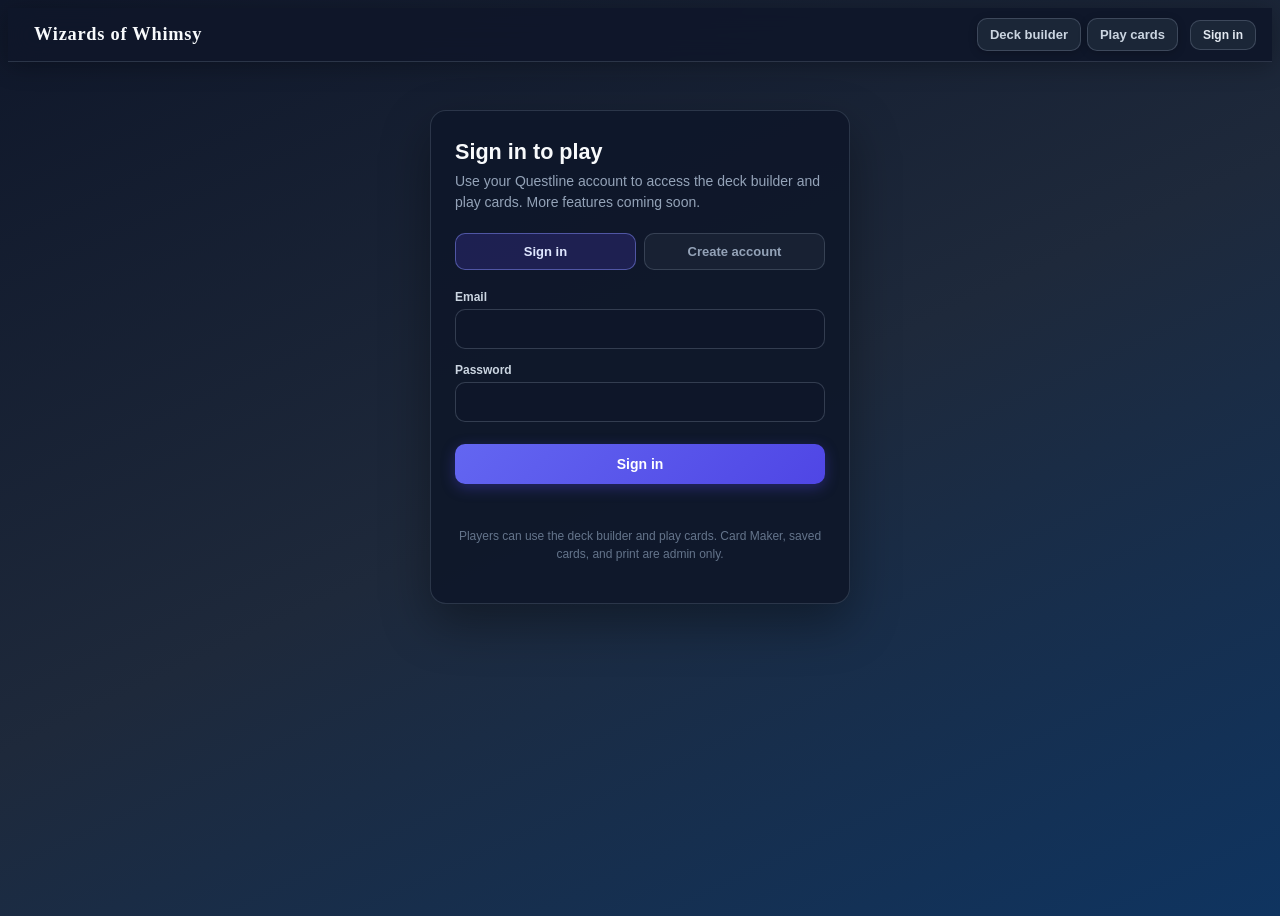
==== account.html @ 95d2a187 "Wizards of Whimsy 0.1" ====
<!DOCTYPE html>
<html lang="en">
<head>
    <meta charset="UTF-8">
    <meta name="viewport" content="width=device-width, initial-scale=1.0, viewport-fit=cover">
    <title>My account – Wizards of Whimsy</title>
    <link rel="preconnect" href="https://fonts.googleapis.com">
    <link rel="preconnect" href="https://fonts.gstatic.com" crossorigin>
    <link href="https://fonts.googleapis.com/css2?family=Cinzel:wght@500;600&display=swap" rel="stylesheet">
    <link rel="stylesheet" href="css/cardmaker-nav.css">
    <link rel="stylesheet" href="wow/wow-auth.css">
    <link rel="stylesheet" href="css/cardmaker-buttons.css">
    <link rel="stylesheet" href="css/wow-card-stack.css">
    <script src="wow/wow-auth-config.js"></script>
    <script src="wow/wow-card-catalog.js"></script>
    <script src="wow/wow-pack-open.js"></script>
    <script src="js/wow-pack-reveal.js"></script>
    <script src="wow/wow-auth.js"></script>
    <script>WowAuth.gatePage();</script>
    <script src="js/cardmaker-nav.js" defer></script>
</head>
<body class="wow-account-page">
    <div class="wow-account-wrap">
        <div class="wow-account-header">
            <div>
                <h1 id="wowAccountName">My account</h1>
                <p class="wow-account-email" id="wowAccountEmail"></p>
            </div>
            <div class="wow-account-actions">
                <button type="button" class="wow-account-btn wow-account-btn--danger" id="wowAdminResetCards" hidden title="Admin only: remove all owned cards from inventory">Reset all cards</button>
                <button type="button" class="wow-account-btn" id="wowAccountRefresh">Refresh</button>
            </div>
        </div>

        <div class="wow-account-stats">
            <div class="wow-account-stat">
                <span class="wow-account-stat-label">QuestCoins</span>
                <span class="wow-account-stat-value" id="wowAccountCoins">—</span>
            </div>
            <div class="wow-account-stat">
                <span class="wow-account-stat-label">Cards owned</span>
                <span class="wow-account-stat-value wow-account-stat-value--count" id="wowAccountCardCount">—</span>
            </div>
            <div class="wow-account-stat">
                <span class="wow-account-stat-label">In catalog</span>
                <span class="wow-account-stat-value" id="wowAccountCatalogTotal">—</span>
            </div>
            <div class="wow-account-stat">
                <span class="wow-account-stat-label">My items</span>
                <span class="wow-account-stat-value wow-account-stat-value--items" id="wowAccountItemCount">—</span>
            </div>
        </div>

        <section class="wow-account-section" aria-labelledby="wowAccountCollectionHeading">
            <h2 id="wowAccountCollectionHeading">Collection</h2>

            <div class="wow-account-tabs" role="tablist" aria-label="Collection type">
                <button type="button" class="wow-account-tab is-active" id="wowTabCards" role="tab" aria-selected="true" aria-controls="wowPanelCards">Card catalog</button>
                <button type="button" class="wow-account-tab" id="wowTabItems" role="tab" aria-selected="false" aria-controls="wowPanelItems">My items</button>
            </div>

            <p class="wow-account-status" id="wowAccountStatus" aria-live="polite">Loading your collection…</p>
            <p class="wow-account-admin-hint" id="wowAccountAdminHint" hidden>Admin: use <strong>Remove</strong> on owned cards, or <strong>Reset all cards</strong> to clear your test inventory.</p>

            <div class="wow-account-panel" id="wowPanelCards" role="tabpanel" aria-labelledby="wowTabCards">
                <div class="wow-account-grid" id="wowAccountCardsGrid" hidden></div>
                <div class="wow-account-empty" id="wowAccountCardsEmpty" hidden>
                    No cards in the site catalog yet. As admin, export saves from Google Drive to <code>catalog/wow-card-catalog.json</code>.
                </div>
            </div>

            <div class="wow-account-panel" id="wowPanelItems" role="tabpanel" aria-labelledby="wowTabItems" hidden>
                <div class="wow-account-grid wow-account-grid--items" id="wowAccountItemsGrid" hidden></div>
                <div class="wow-account-empty" id="wowAccountItemsEmpty" hidden>
                    No Questline items in your inventory yet.
                </div>
            </div>
        </section>

        <section class="wow-account-section wow-account-shop" aria-labelledby="wowAccountShopHeading">
            <h2 id="wowAccountShopHeading">Booster packs</h2>
            <p class="wow-account-shop-note">Spend QuestCoins to open packs and add cards to your collection. Pack opening requires a Questline pack API — not live yet.</p>
            <div class="wow-account-shop-grid">
                <article class="wow-account-pack is-disabled" aria-disabled="true">
                    <div class="wow-account-pack-art" aria-hidden="true">📦</div>
                    <div class="wow-account-pack-body">
                        <p class="wow-account-pack-name">Whimsy booster</p>
                        <p class="wow-account-pack-meta">10 random cards · common–rare pool</p>
                        <p class="wow-account-pack-price"><span id="wowPackPriceCoins">50</span> QuestCoins</p>
                        <button type="button" class="wow-account-pack-btn" id="wowPackOpenBtn" disabled title="Pack API coming soon">Open pack</button>
                        <button type="button" class="wow-account-pack-btn wow-account-pack-btn--test" id="wowPackTestOpenBtn" hidden title="Admin only: grant cards without spending QuestCoins">Test open pack</button>
                        <p class="wow-account-pack-soon" id="wowPackSoonNote">Coming soon</p>
                    </div>
                </article>
                <article class="wow-account-pack is-disabled" aria-disabled="true">
                    <div class="wow-account-pack-art wow-account-pack-art--premium" aria-hidden="true">✨</div>
                    <div class="wow-account-pack-body">
                        <p class="wow-account-pack-name">Legendary pack</p>
                        <p class="wow-account-pack-meta">3 cards · guaranteed rare+</p>
                        <p class="wow-account-pack-price"><span>200</span> QuestCoins</p>
                        <button type="button" class="wow-account-pack-btn" disabled title="Pack API coming soon">Open pack</button>
                        <p class="wow-account-pack-soon">Coming soon</p>
                    </div>
                </article>
            </div>
        </section>
    </div>

    <div id="wowPackRevealModal" class="wow-pack-modal" aria-hidden="true">
        <div class="wow-pack-modal-backdrop" data-wow-pack-close></div>
        <div class="wow-pack-modal-dialog" role="dialog" aria-modal="true" aria-labelledby="wowPackRevealTitle">
            <div class="wow-pack-modal-panel">
                <button type="button" class="wow-pack-modal-close" data-wow-pack-close aria-label="Close">&times;</button>
                <h2 id="wowPackRevealTitle">Pack opened</h2>
                <div class="wow-pack-reveal-peel" id="wowPackRevealPeel">
                    <p class="wow-pack-reveal-kicker" id="wowPackRevealKicker">Building to your best pull…</p>
                    <p class="wow-pack-modal-note" id="wowPackRevealNote"></p>
                    <div class="wow-pack-reveal-stage">
                        <div class="wow-peel-stack" id="wowPackRevealStack" tabindex="0" aria-label="Pack cards — swipe to reveal"></div>
                    </div>
                    <div class="wow-gallery-meta">
                        <h3 class="wow-gallery-name" id="wowPackRevealName"></h3>
                        <p class="wow-pack-reveal-new-tag" id="wowPackRevealNew" hidden>NEW</p>
                        <p class="wow-gallery-sub" id="wowPackRevealSub"></p>
                        <p class="wow-pack-reveal-best" id="wowPackRevealBest" aria-live="polite">✦ Best pull! ✦</p>
                        <p class="wow-gallery-counter">
                            <span id="wowPackRevealIndex">1</span> / <span id="wowPackRevealTotal">1</span>
                        </p>
                    </div>
                    <div class="wow-pack-progress" id="wowPackRevealProgress" role="img" aria-label="Pack progress"></div>
                    <p class="wow-pack-reveal-hint" id="wowPackRevealHint">Swipe the card away to reveal the next pull →</p>
                    <div class="wow-pack-reveal-toolbar">
                        <button type="button" class="wow-pack-sound-btn" id="wowPackSoundBtn" aria-pressed="false">Sound on</button>
                        <button type="button" class="wow-pack-reveal-all-btn" id="wowPackRevealAll" hidden>Reveal all</button>
                    </div>
                </div>
                <div class="wow-pack-summary" id="wowPackRevealSummary" hidden>
                    <h3 class="wow-pack-summary-title">Pack complete</h3>
                    <p class="wow-pack-summary-sub" id="wowPackSummarySub"></p>
                    <div class="wow-pack-summary-grid" id="wowPackSummaryGrid"></div>
                </div>
                <div class="wow-pack-modal-actions">
                    <button type="button" class="wow-account-btn wow-account-btn--ghost" id="wowPackRevealRestart">Start over</button>
                    <button type="button" class="wow-account-btn" data-wow-pack-close>Done</button>
                </div>
            </div>
        </div>
    </div>
    <script>
(function () {
    'use strict';

    var nameEl = document.getElementById('wowAccountName');
    var emailEl = document.getElementById('wowAccountEmail');
    var coinsEl = document.getElementById('wowAccountCoins');
    var cardCountEl = document.getElementById('wowAccountCardCount');
    var catalogTotalEl = document.getElementById('wowAccountCatalogTotal');
    var itemCountEl = document.getElementById('wowAccountItemCount');
    var statusEl = document.getElementById('wowAccountStatus');
    var cardsGridEl = document.getElementById('wowAccountCardsGrid');
    var itemsGridEl = document.getElementById('wowAccountItemsGrid');
    var cardsEmptyEl = document.getElementById('wowAccountCardsEmpty');
    var itemsEmptyEl = document.getElementById('wowAccountItemsEmpty');
    var refreshBtn = document.getElementById('wowAccountRefresh');
    var tabCards = document.getElementById('wowTabCards');
    var tabItems = document.getElementById('wowTabItems');
    var panelCards = document.getElementById('wowPanelCards');
    var panelItems = document.getElementById('wowPanelItems');
    var packTestOpenBtn = document.getElementById('wowPackTestOpenBtn');
    var packSoonNote = document.getElementById('wowPackSoonNote');
    var packRevealModal = document.getElementById('wowPackRevealModal');
    var packRevealNote = document.getElementById('wowPackRevealNote');
    var packRevealTitle = document.getElementById('wowPackRevealTitle');
    var packRevealKicker = document.getElementById('wowPackRevealKicker');
    var packRevealBest = document.getElementById('wowPackRevealBest');
    var packRevealRestart = document.getElementById('wowPackRevealRestart');
    var packStackController = null;
    var packFocusRelease = null;
    var packRevealCards = [];
    var packOwnedBefore = Object.create(null);
    var adminHintEl = document.getElementById('wowAccountAdminHint');
    var adminResetCardsBtn = document.getElementById('wowAdminResetCards');
    var activeTab = 'cards';
    var adminRemoveEnabled = false;
    var NEW_CARDS_KEY = 'wow_new_card_ids_v1';

    function cardInventoryId(card) {
        if (!card) return '';
        if (card.questlineItemId) return String(card.questlineItemId).trim();
        if (card.itemId) return String(card.itemId).trim();
        if (card.id) return String(card.id).trim();
        return '';
    }

    function loadNewCardIds() {
        try {
            var raw = sessionStorage.getItem(NEW_CARDS_KEY);
            var list = raw ? JSON.parse(raw) : [];
            return Array.isArray(list) ? list : [];
        } catch (e) {
            return [];
        }
    }

    function markNewCardsFromPack(stackCards) {
        var ids = (stackCards || []).filter(function (c) { return c && c.isNew; }).map(cardInventoryId).filter(Boolean);
        if (!ids.length) return;
        var set = Object.create(null);
        loadNewCardIds().forEach(function (id) { set[id] = true; });
        ids.forEach(function (id) { set[id] = true; });
        sessionStorage.setItem(NEW_CARDS_KEY, JSON.stringify(Object.keys(set)));
    }

    function isNewlyObtained(entry) {
        var id = cardInventoryId(entry);
        if (!id) return false;
        return loadNewCardIds().indexOf(id) !== -1;
    }

    function escapeHtml(s) {
        return String(s)
            .replace(/&/g, '&amp;')
            .replace(/</g, '&lt;')
            .replace(/"/g, '&quot;');
    }

    function setStatus(msg, isError) {
        statusEl.textContent = msg || '';
        statusEl.classList.toggle('is-error', !!isError);
    }

    function rarityLabel(rarity) {
        if (rarity === '' || rarity == null) return '';
        var s = String(rarity).trim();
        if (!s) return '';
        return s.charAt(0).toUpperCase() + s.slice(1).toLowerCase();
    }

    function rarityClass(rarity) {
        var label = rarityLabel(rarity);
        return label ? 'wow-account-rarity--' + label : '';
    }

    function renderGrid(gridEl, emptyEl, entries, kind) {
        if (!entries.length) {
            gridEl.hidden = true;
            gridEl.innerHTML = '';
            emptyEl.hidden = false;
            return;
        }
        emptyEl.hidden = true;
        gridEl.hidden = false;
        var placeholder = kind === 'card' ? '🃏' : '📦';
        gridEl.innerHTML = entries.map(function (entry) {
            var rarity = rarityLabel(entry.rarity);
            var rarityCls = rarityClass(entry.rarity);
            var artContent = entry.imageUrl
                ? '<img src="' + escapeHtml(entry.imageUrl) + '" alt="" loading="lazy">'
                : '<span class="wow-account-card-placeholder" aria-hidden="true">' + placeholder + '</span>';
            var newBadge = (kind === 'card' && isNewlyObtained(entry))
                ? '<span class="wow-account-card-new">NEW</span>'
                : '';
            var meta = [];
            if (rarity) meta.push('<span class="' + rarityCls.trim() + '">' + escapeHtml(rarity) + '</span>');
            if (entry.type) meta.push(escapeHtml(entry.type));
            var qty = parseInt(entry.quantity, 10) || 0;
            var qtyCls = 'wow-account-card-qty' + (qty > 0 ? ' is-owned' : ' is-unowned');
            var qtyLabel = kind === 'card'
                ? (qty > 0 ? 'Own ×' + qty : 'Not owned')
                : (qty > 1 ? '×' + qty : '');
            var cardCls = 'wow-account-card' + (kind === 'card' && !entry.owned ? ' wow-account-card--unowned' : '');
            var invId = entry.questlineItemId
                ? String(entry.questlineItemId).trim()
                : (entry.owned && entry.itemId ? String(entry.itemId).trim() : '');
            if (!invId && kind === 'item' && entry.itemId) {
                invId = String(entry.itemId).trim();
            }
            var itemQty = kind === 'item' ? (parseInt(entry.quantity, 10) || 1) : qty;
            var adminActions = '';
            if (adminRemoveEnabled && qty > 0 && invId && kind === 'card') {
                adminActions =
                    '<div class="wow-account-card-admin">' +
                        '<button type="button" class="wow-account-remove-btn" data-remove-id="' + escapeHtml(invId) + '" data-remove-qty="1" data-remove-name="' + escapeHtml(entry.name) + '">Remove 1</button>' +
                        (qty > 1
                            ? '<button type="button" class="wow-account-remove-btn wow-account-remove-btn--all" data-remove-id="' + escapeHtml(invId) + '" data-remove-qty="' + qty + '" data-remove-name="' + escapeHtml(entry.name) + '">Remove all</button>'
                            : '') +
                    '</div>';
            } else if (adminRemoveEnabled && kind === 'item' && invId && itemQty > 0) {
                adminActions =
                    '<div class="wow-account-card-admin">' +
                        '<button type="button" class="wow-account-remove-btn" data-remove-id="' + escapeHtml(invId) + '" data-remove-qty="1" data-remove-name="' + escapeHtml(entry.name) + '">Remove 1</button>' +
                        (itemQty > 1
                            ? '<button type="button" class="wow-account-remove-btn wow-account-remove-btn--all" data-remove-id="' + escapeHtml(invId) + '" data-remove-qty="' + itemQty + '" data-remove-name="' + escapeHtml(entry.name) + '">Remove all</button>'
                            : '') +
                    '</div>';
            }
            return (
                '<article class="' + cardCls + '">' +
                    '<div class="wow-account-card-art">' + artContent + newBadge + '</div>' +
                    '<div class="wow-account-card-body">' +
                        '<p class="wow-account-card-name">' + escapeHtml(entry.name) + '</p>' +
                        (meta.length ? '<p class="wow-account-card-meta">' + meta.join(' · ') + '</p>' : '') +
                        (kind === 'card' || qty > 1
                            ? '<span class="' + qtyCls + '">' + escapeHtml(qtyLabel) + '</span>'
                            : '') +
                        adminActions +
                    '</div>' +
                '</article>'
            );
        }).join('');
    }

    function showTab(tab) {
        activeTab = tab;
        var cardsActive = tab === 'cards';
        tabCards.classList.toggle('is-active', cardsActive);
        tabItems.classList.toggle('is-active', !cardsActive);
        tabCards.setAttribute('aria-selected', cardsActive ? 'true' : 'false');
        tabItems.setAttribute('aria-selected', cardsActive ? 'false' : 'true');
        panelCards.hidden = !cardsActive;
        panelItems.hidden = cardsActive;
    }

    function isAdminUser() {
        var session = WowAuth.getSession && WowAuth.getSession();
        return !!(session && session.user && WowAuth.isAdmin(session.user));
    }

    function updatePackAdminUi() {
        var admin = isAdminUser();
        adminRemoveEnabled = admin;
        if (packTestOpenBtn) {
            packTestOpenBtn.hidden = !admin;
        }
        if (packSoonNote) {
            packSoonNote.hidden = admin;
        }
        if (adminHintEl) {
            adminHintEl.hidden = !admin;
        }
        if (adminResetCardsBtn) {
            adminResetCardsBtn.hidden = !admin;
        }
    }

    function handleResetAllCards() {
        if (!isAdminUser()) return;
        if (!WowAuth.clearOwnedCards) {
            setStatus('Reset is not available.', true);
            return;
        }
        if (!window.confirm(
            'Remove ALL owned cards from your inventory? This clears every catalog card (and other card-type items) on your account.'
        )) {
            return;
        }
        if (adminResetCardsBtn) adminResetCardsBtn.disabled = true;
        setStatus('Resetting card inventory…');
        WowAuth.clearOwnedCards().then(function () {
            try { sessionStorage.removeItem(NEW_CARDS_KEY); } catch (e) { /* ignore */ }
            setStatus('All owned cards removed from inventory.');
            return loadAccount();
        }).catch(function (err) {
            setStatus(err && err.message ? err.message : 'Could not reset inventory.', true);
            return loadAccount();
        }).finally(function () {
            if (adminResetCardsBtn) adminResetCardsBtn.disabled = false;
        });
    }

    function handleRemoveClick(btn) {
        if (!isAdminUser() || !btn) return;
        var itemId = btn.getAttribute('data-remove-id');
        var qty = parseInt(btn.getAttribute('data-remove-qty'), 10) || 1;
        var name = btn.getAttribute('data-remove-name') || 'this card';
        if (!itemId) return;
        if (!window.confirm('Remove ' + qty + ' × "' + name + '" from your inventory?')) return;
        btn.disabled = true;
        setStatus('Removing from inventory…');
        WowAuth.removeOwnedItem(itemId, qty).then(function () {
            setStatus('');
            return loadAccount();
        }).catch(function (err) {
            setStatus(err && err.message ? err.message : 'Could not remove item.', true);
            btn.disabled = false;
        });
    }

    function snapshotOwned(cards) {
        var map = Object.create(null);
        (cards || []).forEach(function (c) {
            var id = cardInventoryId(c);
            if (id) map[id] = parseInt(c.quantity, 10) || 0;
        });
        return map;
    }

    function cardToStackEntry(card) {
        var rarity = rarityLabel(card && card.rarity);
        var subtitle = rarity;
        if (card && card.type) subtitle = subtitle ? subtitle + ' · ' + card.type : card.type;
        var invId = cardInventoryId(card);
        var ownedQty = invId ? (packOwnedBefore[invId] || 0) : 0;
        return {
            name: card && card.name ? card.name : 'Unknown card',
            subtitle: subtitle,
            image: card && card.imageUrl ? card.imageUrl : '',
            rarity: card && card.rarity ? card.rarity : '',
            isNew: invId ? ownedQty < 1 : false,
            questlineItemId: invId
        };
    }

    function isRarePlus(rarity) {
        if (typeof WowPackOpen === 'undefined' || !WowPackOpen.normalizeRarity) return false;
        var idx = WowPackOpen.RARITY_ORDER.indexOf(WowPackOpen.normalizeRarity(rarity));
        return idx >= 2;
    }

    function updatePackRevealBestPull(index) {
        if (!packRevealBest || !packRevealCards.length) return;
        var onLast = index === packRevealCards.length - 1;
        var card = packRevealCards[index];
        packRevealBest.classList.toggle('is-show', onLast && isRarePlus(card && card.rarity));
    }

    function mountPackRevealStack(cards, startIndex) {
        if (packStackController && packStackController.destroy) {
            packStackController.destroy();
            packStackController = null;
        }
        if (typeof WowPackReveal === 'undefined' || !WowPackReveal.init) return;
        var stackCards = cards.map(cardToStackEntry);
        markNewCardsFromPack(stackCards);
        packStackController = WowPackReveal.init({
            stackEl: document.getElementById('wowPackRevealStack'),
            cards: stackCards,
            cardBackUrl: 'assets/cards/Card Back.png',
            peelPhaseEl: document.getElementById('wowPackRevealPeel'),
            summaryEl: document.getElementById('wowPackRevealSummary'),
            summaryGridEl: document.getElementById('wowPackSummaryGrid'),
            nameEl: document.getElementById('wowPackRevealName'),
            newEl: document.getElementById('wowPackRevealNew'),
            subEl: document.getElementById('wowPackRevealSub'),
            indexEl: document.getElementById('wowPackRevealIndex'),
            totalEl: document.getElementById('wowPackRevealTotal'),
            hintEl: document.getElementById('wowPackRevealHint'),
            progressEl: document.getElementById('wowPackRevealProgress'),
            revealAllBtn: document.getElementById('wowPackRevealAll'),
            soundBtn: document.getElementById('wowPackSoundBtn'),
            escapeHtml: escapeHtml,
            onChange: function (index) {
                updatePackRevealBestPull(index);
            },
            onComplete: function (cards) {
                var newCount = cards.filter(function (c) { return c.isNew; }).length;
                var sub = document.getElementById('wowPackSummarySub');
                if (sub) {
                    sub.textContent = newCount > 0
                        ? newCount + ' new card' + (newCount === 1 ? '' : 's') + ' added to your collection!'
                        : 'All pulls added to your collection.';
                }
            }
        });
        updatePackRevealBestPull(0);
    }

    function openPackRevealModal(result) {
        if (!packRevealModal) return;
        var cards = result && result.cards ? result.cards : [];
        if (typeof WowPackOpen !== 'undefined' && WowPackOpen.sortCardsForReveal) {
            cards = WowPackOpen.sortCardsForReveal(cards);
        }
        packRevealCards = cards;
        var packName = result && result.packName ? result.packName : 'Pack';
        if (packRevealTitle) packRevealTitle.textContent = packName + ' opened';
        if (packRevealKicker) {
            packRevealKicker.textContent = cards.length > 1
                ? 'Peel cards away — commons first, rarest on top'
                : 'Your pull from the pack';
        }
        var note = result && result.testMode
            ? 'Test open — no QuestCoins spent. Cards were added to your inventory.'
            : '';
        if (packRevealNote) packRevealNote.textContent = note;
        if (packRevealBest) packRevealBest.classList.remove('is-show');
        if (packRevealRestart) packRevealRestart.hidden = cards.length <= 1;
        var peelEl = document.getElementById('wowPackRevealPeel');
        var summaryEl = document.getElementById('wowPackRevealSummary');
        if (peelEl) peelEl.hidden = false;
        if (summaryEl) summaryEl.hidden = true;
        mountPackRevealStack(cards, 0);
        packRevealModal.classList.add('is-open');
        packRevealModal.setAttribute('aria-hidden', 'false');
        document.documentElement.classList.add('wow-pack-modal-open');
        if (packFocusRelease) packFocusRelease();
        if (typeof WowPackReveal !== 'undefined' && WowPackReveal.trapFocus) {
            packFocusRelease = WowPackReveal.trapFocus(packRevealModal);
        }
    }

    function closePackRevealModal() {
        if (!packRevealModal) return;
        if (packFocusRelease) {
            packFocusRelease();
            packFocusRelease = null;
        }
        if (packStackController && packStackController.destroy) {
            packStackController.destroy();
            packStackController = null;
        }
        packRevealCards = [];
        packRevealModal.classList.remove('is-open');
        packRevealModal.setAttribute('aria-hidden', 'true');
        document.documentElement.classList.remove('wow-pack-modal-open');
        loadAccount();
    }

    function snapshotOwnedFromSession() {
        var session = WowAuth.getSession && WowAuth.getSession();
        var user = session && session.user ? session.user : {};
        var map = Object.create(null);
        (user.ownedItems || []).forEach(function (entry) {
            var id = entry && entry.itemId != null ? String(entry.itemId).trim() : '';
            if (!id) return;
            var q = parseInt(entry.quantity, 10);
            if (!isFinite(q) || q < 1) q = 1;
            map[id] = (map[id] || 0) + q;
        });
        return map;
    }

    function testOpenWhimsyPack() {
        if (!isAdminUser()) return;
        if (typeof WowPackOpen === 'undefined' || !WowPackOpen.openPack) {
            setStatus('Pack module failed to load.', true);
            return;
        }
        if (packTestOpenBtn) packTestOpenBtn.disabled = true;
        setStatus('Opening test pack…');
        packOwnedBefore = snapshotOwnedFromSession();
        WowPackOpen.openPack('whimsy', { testMode: true }).then(function (result) {
            openPackRevealModal(result);
            setStatus('');
            var grant = result && result.grantPromise ? result.grantPromise : Promise.resolve();
            return grant.then(function () {
                return loadAccount();
            }, function () {
                return loadAccount();
            });
        }).catch(function (err) {
            setStatus(err && err.message ? err.message : 'Could not open pack.', true);
        }).finally(function () {
            if (packTestOpenBtn) packTestOpenBtn.disabled = false;
        });
    }

    function renderAccount(data) {
        var user = data.user || {};
        var profile = user.profile || {};
        nameEl.textContent = WowAuth.userDisplayName(user);
        emailEl.textContent = profile.email || '';
        coinsEl.textContent = String(data.questCoin != null ? data.questCoin : 0);
        var cfg = window.WowAuthConfig || {};
        var whimsyPack = cfg.packs && cfg.packs.whimsy ? cfg.packs.whimsy : null;
        var packPriceEl = document.getElementById('wowPackPriceCoins');
        if (packPriceEl) {
            packPriceEl.textContent = String(whimsyPack && whimsyPack.priceQuestCoins != null ? whimsyPack.priceQuestCoins : 50);
        }
        var ownedTypes = (data.cards || []).filter(function (c) { return (parseInt(c.quantity, 10) || 0) > 0; }).length;
        var ownedCopies = (data.cards || []).reduce(function (sum, c) {
            return sum + (parseInt(c.quantity, 10) || 0);
        }, 0);
        cardCountEl.textContent = ownedTypes + ' types · ' + ownedCopies + ' copies';
        catalogTotalEl.textContent = String(data.catalogTotal != null ? data.catalogTotal : (data.cards || []).length);
        itemCountEl.textContent = String(data.items ? data.items.length : 0);

        updatePackAdminUi();
        renderGrid(cardsGridEl, cardsEmptyEl, data.cards || [], 'card');
        renderGrid(itemsGridEl, itemsEmptyEl, data.items || [], 'item');
        setStatus('');
        showTab(activeTab);
    }

    function loadAccount() {
        refreshBtn.disabled = true;
        setStatus('Loading your collection…');
        cardsGridEl.hidden = true;
        itemsGridEl.hidden = true;
        cardsEmptyEl.hidden = true;
        itemsEmptyEl.hidden = true;
        WowAuth.loadAccountData().then(function (data) {
            renderAccount(data);
        }).catch(function (err) {
            setStatus(err && err.message ? err.message : 'Could not load account.', true);
        }).finally(function () {
            refreshBtn.disabled = false;
        });
    }

    tabCards.addEventListener('click', function () { showTab('cards'); });
    tabItems.addEventListener('click', function () { showTab('items'); });
    refreshBtn.addEventListener('click', loadAccount);
    if (adminResetCardsBtn) {
        adminResetCardsBtn.addEventListener('click', handleResetAllCards);
    }
    cardsGridEl.addEventListener('click', function (e) {
        var btn = e.target.closest && e.target.closest('.wow-account-remove-btn');
        if (btn) {
            e.preventDefault();
            handleRemoveClick(btn);
        }
    });
    itemsGridEl.addEventListener('click', function (e) {
        var btn = e.target.closest && e.target.closest('.wow-account-remove-btn');
        if (btn) {
            e.preventDefault();
            handleRemoveClick(btn);
        }
    });
    if (packTestOpenBtn) {
        packTestOpenBtn.addEventListener('click', testOpenWhimsyPack);
    }
    if (packRevealModal) {
        packRevealModal.addEventListener('click', function (e) {
            if (e.target.closest('[data-wow-pack-close]')) closePackRevealModal();
        });
        packRevealModal.addEventListener('wheel', function (e) {
            e.preventDefault();
        }, { passive: false });
        packRevealModal.addEventListener('touchmove', function (e) {
            if (!e.target.closest('.wow-peel-stack')) e.preventDefault();
        }, { passive: false });
    }
    if (packRevealRestart) {
        packRevealRestart.addEventListener('click', function () {
            if (!packStackController || !packRevealCards.length) return;
            var peelEl = document.getElementById('wowPackRevealPeel');
            var summaryEl = document.getElementById('wowPackRevealSummary');
            if (peelEl) peelEl.hidden = false;
            if (summaryEl) summaryEl.hidden = true;
            packStackController.reset();
            updatePackRevealBestPull(0);
        });
    }
    document.addEventListener('keydown', function (e) {
        if (e.key !== 'Escape') return;
        if (!packRevealModal || !packRevealModal.classList.contains('is-open')) return;
        closePackRevealModal();
    });
    loadAccount();
    if (typeof WowCardCatalog !== 'undefined' && WowCardCatalog.loadSharedCatalog) {
        WowCardCatalog.loadSharedCatalog().catch(function () { /* warm cache */ });
    }
})();
    </script>
</body>
</html>
---- css/cardmaker-nav.css ----
/* Universal Card Maker app navigation — sticky header + section jump dropdown */
.cm-app-nav {
    position: sticky;
    top: 0;
    z-index: 9000;
    background: rgba(15, 23, 42, 0.94);
    backdrop-filter: blur(12px);
    -webkit-backdrop-filter: blur(12px);
    border-bottom: 1px solid rgba(148, 163, 184, 0.22);
    box-shadow: 0 4px 24px rgba(0, 0, 0, 0.28);
}

.cm-app-nav-inner {
    max-width: min(1960px, 100%);
    margin: 0 auto;
    padding: max(10px, env(safe-area-inset-top)) max(16px, env(safe-area-inset-right)) 10px max(16px, env(safe-area-inset-left));
    display: flex;
    align-items: center;
    gap: 12px;
    flex-wrap: wrap;
}

.cm-app-nav-brand {
    font-family: Medieval, serif;
    font-size: 1.15rem;
    font-weight: 700;
    letter-spacing: 0.04em;
    color: #f8fafc;
    text-decoration: none;
    white-space: nowrap;
    padding: 6px 10px;
    border-radius: 8px;
    transition: background 0.15s ease;
}

.cm-app-nav-brand:hover {
    background: rgba(255, 255, 255, 0.06);
}

.cm-app-nav-spacer {
    flex: 1;
    min-width: 8px;
}

.cm-app-nav-links {
    display: flex;
    align-items: center;
    gap: 6px;
    flex-wrap: wrap;
}

.cm-app-nav-link {
    font-family: -apple-system, BlinkMacSystemFont, 'Segoe UI', Roboto, sans-serif;
    font-size: 13px;
    font-weight: 700;
    padding: 8px 12px;
    border-radius: 10px;
    border: 1px solid rgba(148, 163, 184, 0.28);
    background: rgba(30, 41, 59, 0.88);
    color: #cbd5e1;
    text-decoration: none;
    white-space: nowrap;
    box-shadow: 0 2px 8px rgba(0, 0, 0, 0.22);
    transition:
        background 0.15s ease,
        border-color 0.15s ease,
        color 0.15s ease,
        transform 0.12s ease,
        box-shadow 0.15s ease;
}

.cm-app-nav-link:focus-visible {
    outline: none;
    box-shadow: 0 2px 8px rgba(0, 0, 0, 0.22), 0 0 0 3px rgba(129, 140, 248, 0.45);
}

@media (hover: hover) and (pointer: fine) {
    .cm-app-nav-link:hover {
        background: rgba(51, 65, 85, 0.95);
        border-color: rgba(165, 180, 252, 0.4);
        color: #f1f5f9;
        transform: translateY(-1px);
        box-shadow: 0 4px 14px rgba(0, 0, 0, 0.28);
    }
}

.cm-app-nav-link.is-active {
    background: linear-gradient(135deg, rgba(79, 70, 229, 0.45), rgba(99, 102, 241, 0.35));
    border-color: rgba(129, 140, 248, 0.55);
    color: #eef2ff;
    box-shadow: 0 0 0 1px rgba(129, 140, 248, 0.2);
}

.cm-app-nav-link--print {
    background: linear-gradient(135deg, rgba(22, 163, 74, 0.28), rgba(21, 128, 61, 0.32));
    border-color: rgba(34, 197, 94, 0.35);
    color: #bbf7d0;
}

.cm-app-nav-link--print:hover {
    filter: brightness(1.06);
    color: #dcfce7;
}

.cm-app-nav-link--print.is-active {
    background: linear-gradient(135deg, rgba(22, 163, 74, 0.5), rgba(21, 128, 61, 0.45));
    border-color: rgba(34, 197, 94, 0.6);
    color: #ecfdf5;
}

.cm-app-nav-jump {
    display: flex;
    align-items: center;
    gap: 8px;
    margin: 0;
    font-size: 13px;
    font-weight: 600;
    color: #94a3b8;
}

.cm-app-nav-jump-label {
    white-space: nowrap;
}

.cm-app-nav-select {
    font-family: inherit;
    font-size: 13px;
    font-weight: 700;
    padding: 8px 32px 8px 12px;
    border-radius: 8px;
    border: 1px solid rgba(129, 140, 248, 0.35);
    background: rgba(30, 41, 59, 0.95) url("data:image/svg+xml,%3Csvg xmlns='http://www.w3.org/2000/svg' width='12' height='12' viewBox='0 0 12 12'%3E%3Cpath fill='%23a5b4fc' d='M3 4.5L6 8l3-3.5'/%3E%3C/svg%3E") no-repeat right 10px center;
    color: #f1f5f9;
    cursor: pointer;
    min-width: min(220px, calc(100vw - 120px));
    appearance: none;
    -webkit-appearance: none;
}

.cm-app-nav-select:focus {
    outline: 2px solid rgba(129, 140, 248, 0.65);
    outline-offset: 2px;
}

@media (min-width: 860px) {
    .cm-app-nav-jump {
        display: none;
    }
}

@media (max-width: 859px) {
    .cm-app-nav-links {
        display: none;
    }

    .cm-app-nav-inner {
        justify-content: space-between;
        gap: 8px;
    }

    .cm-app-nav-spacer {
        display: none;
    }

    .cm-app-nav-jump {
        min-width: 0;
        flex: 1 1 auto;
        justify-content: flex-end;
    }

    .cm-app-nav-select {
        min-height: 44px;
        min-width: 0;
        flex: 1 1 auto;
        max-width: min(240px, calc(100vw - 132px));
        font-size: 16px;
    }

    .cm-app-nav-brand {
        font-size: 1.05rem;
        padding: 8px 8px;
    }
}
---- wow/wow-auth.css ----
/* Questline sign-in + nav auth (Wizards of Whimsy) */
html.wow-auth-pending body {
    visibility: hidden;
}

.cm-app-nav-auth {
    display: flex;
    align-items: center;
    gap: 8px;
    flex-shrink: 0;
}

.cm-app-nav-user {
    font-size: 12px;
    font-weight: 600;
    color: #cbd5e1;
    max-width: 140px;
    overflow: hidden;
    text-overflow: ellipsis;
    white-space: nowrap;
    padding: 0 4px;
}

.cm-app-nav-user-link {
    text-decoration: none;
    border-radius: 8px;
    transition: color 0.15s ease, background 0.15s ease;
}

.cm-app-nav-user-link:hover {
    color: #e0e7ff;
    background: rgba(255, 255, 255, 0.06);
}

.cm-app-nav-auth-btn {
    font-family: -apple-system, BlinkMacSystemFont, 'Segoe UI', Roboto, sans-serif;
    font-size: 12px;
    font-weight: 700;
    padding: 7px 12px;
    border-radius: 10px;
    border: 1px solid rgba(148, 163, 184, 0.28);
    background: rgba(30, 41, 59, 0.88);
    color: #e2e8f0;
    text-decoration: none;
    cursor: pointer;
    white-space: nowrap;
    transition: background 0.15s ease, border-color 0.15s ease;
}

.cm-app-nav-auth-btn:hover {
    background: rgba(51, 65, 85, 0.95);
    border-color: rgba(165, 180, 252, 0.4);
}

.cm-app-nav-auth-btn--primary {
    border-color: rgba(129, 140, 248, 0.45);
    background: linear-gradient(135deg, rgba(99, 102, 241, 0.85) 0%, rgba(79, 70, 229, 0.9) 100%);
    color: #fff;
}

.cm-app-nav-auth-btn--ghost {
    background: transparent;
    border-color: rgba(148, 163, 184, 0.22);
    color: #94a3b8;
}

.wow-signin-page {
    min-height: 100dvh;
    background: linear-gradient(155deg, #0f172a 0%, #1e293b 50%, #0f3460 100%);
    color: #e2e8f0;
    font-family: -apple-system, BlinkMacSystemFont, 'Segoe UI', Roboto, sans-serif;
}

.wow-signin-wrap {
    max-width: 420px;
    margin: 0 auto;
    padding: 24px 16px 48px;
}

.wow-signin-card {
    margin-top: 24px;
    padding: 28px 24px;
    border-radius: 16px;
    border: 1px solid rgba(148, 163, 184, 0.22);
    background: rgba(15, 23, 42, 0.92);
    box-shadow: 0 20px 48px rgba(0, 0, 0, 0.35);
}

.wow-signin-card h1 {
    margin: 0 0 6px;
    font-size: 1.35rem;
    font-weight: 700;
    color: #f8fafc;
}

.wow-signin-lead {
    margin: 0 0 20px;
    font-size: 14px;
    line-height: 1.5;
    color: #94a3b8;
}

.wow-signin-tabs {
    display: flex;
    gap: 8px;
    margin-bottom: 20px;
}

.wow-signin-tab {
    flex: 1;
    padding: 10px;
    border-radius: 10px;
    border: 1px solid rgba(148, 163, 184, 0.25);
    background: rgba(30, 41, 59, 0.6);
    color: #94a3b8;
    font-size: 13px;
    font-weight: 700;
    cursor: pointer;
}

.wow-signin-tab.is-active {
    border-color: rgba(129, 140, 248, 0.5);
    background: rgba(49, 46, 129, 0.45);
    color: #e0e7ff;
}

.wow-signin-panel[hidden] {
    display: none !important;
}

.wow-signin-field {
    margin-bottom: 14px;
}

.wow-signin-field label {
    display: block;
    margin-bottom: 5px;
    font-size: 12px;
    font-weight: 600;
    color: #cbd5e1;
}

.wow-signin-field input {
    width: 100%;
    box-sizing: border-box;
    padding: 10px 12px;
    border-radius: 10px;
    border: 1px solid rgba(148, 163, 184, 0.28);
    background: rgba(15, 23, 42, 0.85);
    color: #f1f5f9;
    font-size: 16px;
}

.wow-signin-field input:focus {
    outline: 2px solid rgba(129, 140, 248, 0.45);
    outline-offset: 1px;
}

.wow-signin-row {
    display: grid;
    grid-template-columns: 1fr 1fr;
    gap: 10px;
}

.wow-signin-submit {
    width: 100%;
    margin-top: 8px;
    padding: 12px;
    border: none;
    border-radius: 10px;
    font-size: 14px;
    font-weight: 700;
    cursor: pointer;
    background: linear-gradient(135deg, #6366f1 0%, #4f46e5 100%);
    color: #fff;
    box-shadow: 0 4px 14px rgba(79, 70, 229, 0.35);
}

.wow-signin-submit:disabled {
    opacity: 0.55;
    cursor: not-allowed;
}

.wow-signin-msg {
    margin: 12px 0 0;
    font-size: 13px;
    min-height: 1.25em;
    color: #93c5fd;
}

.wow-signin-msg.is-error {
    color: #fca5a5;
}

.wow-signin-note {
    margin-top: 16px;
    font-size: 12px;
    line-height: 1.45;
    color: #64748b;
    text-align: center;
}

.wow-account-page {
    min-height: 100dvh;
    background: linear-gradient(155deg, #0f172a 0%, #1e293b 50%, #0f3460 100%);
    color: #e2e8f0;
    font-family: -apple-system, BlinkMacSystemFont, 'Segoe UI', Roboto, sans-serif;
}

.wow-account-wrap {
    max-width: 960px;
    margin: 0 auto;
    padding: 20px 16px 48px;
}

.wow-account-header {
    display: flex;
    flex-wrap: wrap;
    align-items: flex-start;
    justify-content: space-between;
    gap: 16px;
    margin-bottom: 24px;
}

.wow-account-header h1 {
    margin: 0 0 4px;
    font-size: 1.5rem;
    color: #f8fafc;
}

.wow-account-email {
    margin: 0;
    font-size: 14px;
    color: #94a3b8;
}

.wow-account-actions {
    display: flex;
    gap: 8px;
    flex-wrap: wrap;
}

.wow-account-btn {
    font-size: 13px;
    font-weight: 700;
    padding: 9px 14px;
    border-radius: 10px;
    border: 1px solid rgba(148, 163, 184, 0.28);
    background: rgba(30, 41, 59, 0.88);
    color: #e2e8f0;
    cursor: pointer;
}

.wow-account-btn:hover {
    background: rgba(51, 65, 85, 0.95);
}

.wow-account-stats {
    display: grid;
    grid-template-columns: repeat(auto-fit, minmax(180px, 1fr));
    gap: 12px;
    margin-bottom: 28px;
}

.wow-account-stat {
    padding: 18px 16px;
    border-radius: 14px;
    border: 1px solid rgba(148, 163, 184, 0.22);
    background: rgba(15, 23, 42, 0.88);
}

.wow-account-stat-label {
    display: block;
    font-size: 12px;
    font-weight: 600;
    color: #94a3b8;
    margin-bottom: 6px;
}

.wow-account-stat-value {
    font-size: 1.75rem;
    font-weight: 800;
    color: #fde68a;
    line-height: 1.1;
}

.wow-account-stat-value--count {
    color: #a5b4fc;
}

.wow-account-stat-value--items {
    color: #7dd3fc;
}

.wow-account-tabs {
    display: flex;
    gap: 8px;
    margin-bottom: 16px;
}

.wow-account-tab {
    flex: 1;
    max-width: 220px;
    padding: 10px 14px;
    border-radius: 10px;
    border: 1px solid rgba(148, 163, 184, 0.25);
    background: rgba(30, 41, 59, 0.6);
    color: #94a3b8;
    font-size: 13px;
    font-weight: 700;
    cursor: pointer;
}

.wow-account-tab.is-active {
    border-color: rgba(129, 140, 248, 0.5);
    background: rgba(49, 46, 129, 0.45);
    color: #e0e7ff;
}

.wow-account-panel[hidden] {
    display: none !important;
}

.wow-account-section h2 {
    margin: 0 0 14px;
    font-size: 1.1rem;
    color: #f1f5f9;
}

.wow-account-status {
    margin: 0 0 16px;
    font-size: 14px;
    color: #94a3b8;
}

.wow-account-status.is-error {
    color: #fca5a5;
}

.wow-account-grid {
    display: grid;
    grid-template-columns: repeat(auto-fill, minmax(150px, 1fr));
    gap: 14px;
}

.wow-account-grid--items {
    grid-template-columns: repeat(auto-fill, minmax(130px, 1fr));
}

.wow-account-grid--items .wow-account-card-art {
    aspect-ratio: 1 / 1;
}

.wow-account-card {
    border-radius: 12px;
    border: 1px solid rgba(148, 163, 184, 0.22);
    background: rgba(15, 23, 42, 0.92);
    overflow: hidden;
    box-shadow: 0 8px 24px rgba(0, 0, 0, 0.22);
}

.wow-account-card-art {
    position: relative;
    aspect-ratio: 5 / 7;
    background: rgba(0, 0, 0, 0.35);
    display: flex;
    align-items: center;
    justify-content: center;
    overflow: hidden;
}

.wow-account-card-new {
    position: absolute;
    top: 6px;
    right: 6px;
    z-index: 3;
    padding: 3px 7px;
    border-radius: 5px;
    font-size: 9px;
    font-weight: 800;
    letter-spacing: 0.08em;
    text-transform: uppercase;
    color: #0f172a;
    background: linear-gradient(135deg, #fde68a, #fbbf24);
    box-shadow: 0 3px 10px rgba(0, 0, 0, 0.35);
    pointer-events: none;
}

.wow-account-card-art img {
    width: 100%;
    height: 100%;
    object-fit: cover;
    display: block;
}

.wow-account-card-placeholder {
    font-size: 2rem;
    opacity: 0.35;
}

.wow-account-card-body {
    padding: 10px 12px 12px;
}

.wow-account-card-name {
    margin: 0 0 4px;
    font-size: 13px;
    font-weight: 700;
    color: #f8fafc;
    line-height: 1.3;
}

.wow-account-card-meta {
    margin: 0;
    font-size: 11px;
    color: #94a3b8;
}

.wow-account-card-qty {
    display: inline-block;
    margin-top: 6px;
    padding: 2px 8px;
    border-radius: 999px;
    font-size: 11px;
    font-weight: 700;
}

.wow-account-card--unowned {
    opacity: 0.72;
}

.wow-account-card--unowned .wow-account-card-art {
    filter: grayscale(0.35);
}

.wow-account-card-qty.is-owned {
    background: rgba(34, 197, 94, 0.22);
    color: #bbf7d0;
}

.wow-account-card-qty.is-unowned {
    background: rgba(100, 116, 139, 0.25);
    color: #94a3b8;
}

.wow-account-btn--danger {
    border-color: rgba(248, 113, 113, 0.5);
    background: rgba(127, 29, 29, 0.45);
    color: #fecaca;
}

.wow-account-btn--danger:hover:not(:disabled) {
    background: rgba(153, 27, 27, 0.65);
    border-color: rgba(252, 165, 165, 0.55);
}

.wow-account-header .wow-account-actions {
    display: flex;
    flex-wrap: wrap;
    gap: 8px;
    justify-content: flex-end;
}

.wow-account-admin-hint {
    margin: 0 0 12px;
    padding: 10px 14px;
    border-radius: 10px;
    border: 1px solid rgba(251, 191, 36, 0.35);
    background: rgba(180, 83, 9, 0.12);
    font-size: 12px;
    line-height: 1.45;
    color: #fcd34d;
}

.wow-account-card-admin {
    display: flex;
    flex-wrap: wrap;
    gap: 6px;
    margin-top: 8px;
}

.wow-account-remove-btn {
    font-family: inherit;
    font-size: 11px;
    font-weight: 700;
    padding: 5px 8px;
    border-radius: 8px;
    border: 1px solid rgba(248, 113, 113, 0.45);
    background: rgba(127, 29, 29, 0.35);
    color: #fecaca;
    cursor: pointer;
}

.wow-account-remove-btn:hover:not(:disabled) {
    background: rgba(153, 27, 27, 0.55);
}

.wow-account-remove-btn:disabled {
    opacity: 0.55;
    cursor: wait;
}

.wow-account-remove-btn--all {
    border-color: rgba(251, 191, 36, 0.45);
    background: rgba(120, 53, 15, 0.45);
    color: #fde68a;
}

.wow-account-empty {
    padding: 28px 20px;
    border-radius: 14px;
    border: 1px dashed rgba(148, 163, 184, 0.35);
    background: rgba(15, 23, 42, 0.5);
    text-align: center;
    color: #94a3b8;
    font-size: 14px;
    line-height: 1.5;
}

.wow-account-empty code {
    font-size: 12px;
    color: #cbd5e1;
}

.wow-account-rarity--Legendary { color: #d1bc43; }
.wow-account-rarity--Mythic { color: #ef4444; }
.wow-account-rarity--Epic { color: #a78bfa; }
.wow-account-rarity--Rare { color: #60a5fa; }
.wow-account-rarity--Uncommon { color: #86efac; }
.wow-account-rarity--Fantastical { color: #34d399; }

.wow-account-shop-note {
    margin: 0 0 16px;
    font-size: 13px;
    line-height: 1.5;
    color: #94a3b8;
    max-width: 52rem;
}

.wow-account-shop-grid {
    display: grid;
    grid-template-columns: repeat(auto-fill, minmax(220px, 1fr));
    gap: 16px;
}

.wow-account-pack {
    border-radius: 14px;
    border: 1px solid rgba(148, 163, 184, 0.22);
    background: rgba(15, 23, 42, 0.92);
    overflow: hidden;
    box-shadow: 0 8px 24px rgba(0, 0, 0, 0.22);
}

.wow-account-pack.is-disabled {
    opacity: 0.72;
}

.wow-account-pack-art {
    aspect-ratio: 16 / 10;
    display: flex;
    align-items: center;
    justify-content: center;
    font-size: 2.4rem;
    background: linear-gradient(145deg, rgba(30, 41, 59, 0.95) 0%, rgba(51, 65, 85, 0.85) 100%);
}

.wow-account-pack-art--premium {
    background: linear-gradient(145deg, rgba(79, 70, 229, 0.35) 0%, rgba(30, 41, 59, 0.95) 100%);
}

.wow-account-pack-body {
    padding: 12px 14px 14px;
}

.wow-account-pack-name {
    margin: 0 0 4px;
    font-size: 14px;
    font-weight: 800;
    color: #f8fafc;
}

.wow-account-pack-meta {
    margin: 0 0 8px;
    font-size: 12px;
    color: #94a3b8;
    line-height: 1.35;
}

.wow-account-pack-price {
    margin: 0 0 10px;
    font-size: 13px;
    font-weight: 700;
    color: #fbbf24;
}

.wow-account-pack-btn {
    width: 100%;
    font-family: inherit;
    font-size: 12px;
    font-weight: 700;
    padding: 9px 12px;
    border-radius: 10px;
    border: 1px solid rgba(129, 140, 248, 0.45);
    background: linear-gradient(135deg, rgba(99, 102, 241, 0.85) 0%, rgba(79, 70, 229, 0.9) 100%);
    color: #fff;
    cursor: not-allowed;
    opacity: 0.55;
}

.wow-account-pack-btn--test {
    margin-top: 8px;
    cursor: pointer;
    opacity: 1;
    border-color: rgba(251, 191, 36, 0.55);
    background: linear-gradient(135deg, rgba(180, 83, 9, 0.85) 0%, rgba(146, 64, 14, 0.92) 100%);
}

.wow-account-pack-btn--test:hover:not(:disabled) {
    filter: brightness(1.06);
}

.wow-account-pack-btn--test:disabled {
    opacity: 0.55;
    cursor: wait;
}

.wow-pack-modal {
    position: fixed;
    inset: 0;
    z-index: 1200;
    display: none;
    align-items: center;
    justify-content: center;
    padding: 20px;
}

.wow-pack-modal.is-open {
    display: flex;
}

html.wow-pack-modal-open,
html.wow-pack-modal-open body {
    overflow: hidden;
}

.wow-pack-modal-backdrop {
    position: absolute;
    inset: 0;
    background: rgba(2, 6, 23, 0.72);
}

.wow-pack-modal-dialog {
    position: relative;
    width: min(920px, 100%);
    max-height: min(88vh, 900px);
    overflow: hidden;
    overscroll-behavior: none;
}

.wow-pack-modal-panel {
    position: relative;
    background: #0f172a;
    border: 1px solid rgba(148, 163, 184, 0.28);
    border-radius: 16px;
    padding: 22px 22px 18px;
    box-shadow: 0 24px 64px rgba(0, 0, 0, 0.45);
    max-height: min(88vh, 900px);
    overflow: hidden;
    overscroll-behavior: none;
}

.wow-pack-modal-panel h2 {
    margin: 0 0 8px;
    font-size: 1.25rem;
    color: #f8fafc;
}

.wow-pack-modal-note {
    margin: 0 0 16px;
    font-size: 13px;
    color: #94a3b8;
    line-height: 1.45;
}

.wow-pack-modal-close {
    position: absolute;
    top: 12px;
    right: 14px;
    border: 0;
    background: transparent;
    color: #94a3b8;
    font-size: 1.6rem;
    line-height: 1;
    cursor: pointer;
}

.wow-pack-reveal-grid {
    margin-bottom: 16px;
}

.wow-pack-modal-actions {
    display: flex;
    justify-content: flex-end;
}

.wow-account-pack-soon {
    margin: 8px 0 0;
    font-size: 11px;
    font-weight: 700;
    letter-spacing: 0.04em;
    text-transform: uppercase;
    color: #64748b;
    text-align: center;
}
---- css/cardmaker-buttons.css ----
/**
 * Card Maker — unified button styles (all app pages).
 * Load after style.css. Existing class names (spm-btn, db-btn, etc.) are mapped here.
 */
:root {
    --cm-btn-font: -apple-system, BlinkMacSystemFont, 'Segoe UI', Roboto, Oxygen, Ubuntu, Cantarell, sans-serif;
    --cm-btn-radius: 10px;
    --cm-btn-radius-sm: 8px;
    --cm-btn-shadow: 0 2px 8px rgba(0, 0, 0, 0.22);
    --cm-btn-shadow-hover: 0 4px 14px rgba(0, 0, 0, 0.28);
    --cm-btn-ring: 0 0 0 3px rgba(129, 140, 248, 0.45);
    --cm-btn-bg: rgba(30, 41, 59, 0.88);
    --cm-btn-border: rgba(148, 163, 184, 0.28);
    --cm-btn-text: #e2e8f0;
    --cm-btn-primary-start: #6366f1;
    --cm-btn-primary-end: #7c3aed;
    --cm-btn-success: #16a34a;
    --cm-btn-danger-start: #ef4444;
    --cm-btn-danger-end: #b91c1c;
}

/* ── Base ───────────────────────────────────────────────────────────── */
.cm-btn,
.spm-btn,
a.spm-btn,
.spm-small-btn,
.spm-link-btn,
a.spm-link-btn,
.db-btn,
.cp-btn,
a.cp-btn,
.cg-btn,
.top-bar-btn,
.top-drive-btn,
.drive-modal-btn,
.cm-field-options-manage-btn,
.cm-page .cm-editor-panel .cm-field-options-manage-btn,
.controls-panel .quick-buttons button,
.cm-quick-presets button,
.cg-toolbar label.cg-upload-label {
    font-family: var(--cm-btn-font);
    font-size: 13px;
    font-weight: 700;
    line-height: 1.25;
    letter-spacing: 0.01em;
    padding: 10px 16px;
    border-radius: var(--cm-btn-radius);
    border: 1px solid var(--cm-btn-border);
    background: var(--cm-btn-bg);
    color: var(--cm-btn-text);
    cursor: pointer;
    text-decoration: none;
    display: inline-flex;
    align-items: center;
    justify-content: center;
    gap: 6px;
    box-sizing: border-box;
    white-space: nowrap;
    box-shadow: var(--cm-btn-shadow);
    transition:
        background 0.15s ease,
        border-color 0.15s ease,
        color 0.15s ease,
        transform 0.12s ease,
        box-shadow 0.15s ease,
        filter 0.15s ease;
    -webkit-tap-highlight-color: transparent;
}

a.spm-btn,
a.cp-btn {
    appearance: none;
}

.cm-btn:focus-visible,
.spm-btn:focus-visible,
.spm-small-btn:focus-visible,
.db-btn:focus-visible,
.cp-btn:focus-visible,
.cg-btn:focus-visible,
.top-bar-btn:focus-visible,
.top-drive-btn:focus-visible,
.drive-modal-btn:focus-visible,
.cm-field-options-manage-btn:focus-visible,
.controls-panel .quick-buttons button:focus-visible,
.cm-quick-presets button:focus-visible,
.cg-toolbar label.cg-upload-label:focus-visible {
    outline: none;
    box-shadow: var(--cm-btn-shadow), var(--cm-btn-ring);
}

@media (hover: hover) and (pointer: fine) {
    .cm-btn:hover:not(:disabled),
    .spm-btn:hover:not(:disabled),
    .spm-small-btn:hover:not(:disabled),
    .db-btn:hover:not(:disabled),
    .cp-btn:hover:not(:disabled),
    .cg-btn:hover:not(:disabled),
    .top-bar-btn:hover:not(:disabled),
    .top-drive-btn:hover:not(:disabled),
    .drive-modal-btn:hover:not(:disabled),
    .cm-field-options-manage-btn:hover:not(:disabled),
    .controls-panel .quick-buttons button:hover:not(:disabled),
    .cm-quick-presets button:hover:not(:disabled),
    .cg-toolbar label.cg-upload-label:hover {
        transform: translateY(-1px);
        box-shadow: var(--cm-btn-shadow-hover);
        border-color: rgba(165, 180, 252, 0.4);
        background: rgba(51, 65, 85, 0.95);
    }
}

.cm-btn:active:not(:disabled),
.spm-btn:active:not(:disabled),
.spm-small-btn:active:not(:disabled),
.db-btn:active:not(:disabled),
.cp-btn:active:not(:disabled),
.cg-btn:active:not(:disabled),
.top-bar-btn:active:not(:disabled),
.top-drive-btn:active:not(:disabled),
.drive-modal-btn:active:not(:disabled),
.controls-panel .quick-buttons button:active:not(:disabled) {
    transform: translateY(0);
}

.cm-btn:disabled,
.spm-btn:disabled,
.spm-small-btn:disabled,
.db-btn:disabled,
.cp-btn:disabled,
.cg-btn:disabled,
.top-drive-btn:disabled,
.drive-modal-btn:disabled {
    opacity: 0.48;
    cursor: not-allowed;
    transform: none;
    filter: none;
    box-shadow: none;
}

/* ── Sizes ─────────────────────────────────────────────────────────── */
.spm-small-btn,
.drive-modal-btn-small,
.drive-modal-btn-ghost,
.cm-field-options-manage-btn,
.cm-page .cm-editor-panel .cm-field-options-manage-btn {
    padding: 7px 12px;
    font-size: 12px;
    border-radius: var(--cm-btn-radius-sm);
}

.spm-actions .spm-link-btn,
.spm-actions .spm-small-btn {
    padding: 8px 10px;
    font-size: 12px;
    flex: 1 1 0;
    min-width: 0;
}

/* ── Primary ───────────────────────────────────────────────────────── */
.cm-btn-primary,
.spm-primary,
.spm-btn.spm-primary,
.db-btn-primary,
.cp-btn-primary,
.top-drive-btn-primary,
.drive-modal-btn-primary,
.cg-btn-setup,
.spm-bulk-apply-btn {
    background: linear-gradient(135deg, var(--cm-btn-primary-start) 0%, var(--cm-btn-primary-end) 100%);
    border-color: rgba(165, 180, 252, 0.45);
    color: #fff;
    box-shadow: 0 2px 12px rgba(99, 102, 241, 0.38);
}

@media (hover: hover) and (pointer: fine) {
    .cm-btn-primary:hover:not(:disabled),
    .spm-primary:hover:not(:disabled),
    .spm-btn.spm-primary:hover:not(:disabled),
    .db-btn-primary:hover:not(:disabled),
    .cp-btn-primary:hover:not(:disabled),
    .top-drive-btn-primary:hover:not(:disabled),
    .drive-modal-btn-primary:hover:not(:disabled),
    .cg-btn-setup:hover:not(:disabled),
    .spm-bulk-apply-btn:hover:not(:disabled) {
        background: linear-gradient(135deg, #818cf8 0%, #8b5cf6 100%);
        border-color: rgba(199, 210, 254, 0.55);
        box-shadow: 0 4px 16px rgba(99, 102, 241, 0.48);
    }
}

/* ── Ghost / secondary ─────────────────────────────────────────────── */
.cm-btn-ghost,
.spm-ghost,
.spm-btn.spm-ghost,
.drive-modal-btn-ghost,
.spm-bulk-clear-btn {
    background: rgba(255, 255, 255, 0.06);
    border-color: rgba(148, 163, 184, 0.32);
    color: #cbd5e1;
    box-shadow: none;
}

.drive-modal-panel .drive-modal-btn-ghost {
    background: rgba(248, 250, 252, 0.95);
    color: #4f46e5;
    border: 1px solid rgba(99, 102, 241, 0.35);
    box-shadow: none;
}

@media (hover: hover) and (pointer: fine) {
    .drive-modal-panel .drive-modal-btn-ghost:hover:not(:disabled) {
        background: rgba(99, 102, 241, 0.08);
        border-color: rgba(99, 102, 241, 0.5);
    }
}

/* ── Success / print / new card ────────────────────────────────────── */
.cm-btn-success,
.db-btn-print,
.cg-btn-print,
.spm-new-card,
.spm-nav-print,
.spm-bulk-print-btn,
.drive-modal-btn-load {
    background: linear-gradient(135deg, #22c55e 0%, var(--cm-btn-success) 100%);
    border-color: rgba(74, 222, 128, 0.45);
    color: #ecfdf5;
    box-shadow: 0 2px 10px rgba(22, 163, 74, 0.32);
}

@media (hover: hover) and (pointer: fine) {
    .cm-btn-success:hover:not(:disabled),
    .db-btn-print:hover:not(:disabled),
    .cg-btn-print:hover:not(:disabled),
    .spm-new-card:hover:not(:disabled),
    .spm-bulk-print-btn:hover:not(:disabled),
    .drive-modal-btn-load:hover:not(:disabled) {
        filter: brightness(1.06);
        box-shadow: 0 4px 14px rgba(22, 163, 74, 0.4);
    }
}

/* ── Danger ────────────────────────────────────────────────────────── */
.cm-btn-danger,
.spm-danger,
.spm-btn.spm-danger,
.spm-small-btn.spm-danger,
.drive-modal-btn-danger {
    background: linear-gradient(135deg, var(--cm-btn-danger-start) 0%, var(--cm-btn-danger-end) 100%);
    border-color: rgba(252, 165, 165, 0.45);
    color: #fff;
    box-shadow: 0 2px 10px rgba(239, 68, 68, 0.28);
}

.spm-danger:not(.spm-btn):not(.spm-small-btn),
.spm-btn.spm-danger.spm-ghost {
    background: rgba(239, 68, 68, 0.14);
    border-color: rgba(248, 113, 113, 0.5);
    color: #fecaca;
    box-shadow: none;
}

@media (hover: hover) and (pointer: fine) {
    .spm-danger:not(.spm-btn):not(.spm-small-btn):hover:not(:disabled),
    .spm-btn.spm-danger.spm-ghost:hover:not(:disabled) {
        background: rgba(239, 68, 68, 0.22);
    }
}

/* ── Link / open accent ────────────────────────────────────────────── */
.spm-link-btn {
    background: rgba(99, 102, 241, 0.18);
    border-color: rgba(129, 140, 248, 0.45);
    color: #c7d2fe;
    box-shadow: none;
    font-size: 12px;
    padding: 8px 10px;
}

@media (hover: hover) and (pointer: fine) {
    .spm-link-btn:hover {
        background: rgba(99, 102, 241, 0.32);
        border-color: rgba(165, 180, 252, 0.55);
        color: #eef2ff;
    }
}

/* ── Edit (amber accent) ───────────────────────────────────────────── */
.spm-btn-edit {
    background: rgba(245, 158, 11, 0.14);
    border-color: rgba(251, 191, 36, 0.45);
    color: #fde68a;
    box-shadow: none;
}

@media (hover: hover) and (pointer: fine) {
    .spm-btn-edit:hover:not(:disabled) {
        background: rgba(245, 158, 11, 0.24);
        border-color: rgba(252, 211, 77, 0.55);
        color: #fef3c7;
    }
}

/* ── Info / PDF ────────────────────────────────────────────────────── */
.cg-btn-pdf {
    background: linear-gradient(135deg, #0ea5e9 0%, #0284c7 100%);
    border-color: rgba(56, 189, 248, 0.45);
    color: #fff;
    box-shadow: 0 2px 10px rgba(2, 132, 199, 0.32);
}

.cg-btn-back {
    background: rgba(51, 65, 85, 0.95);
    border-color: rgba(148, 163, 184, 0.35);
    color: #f1f5f9;
}

.cg-btn-back::before {
    content: '← ';
}

/* ── Editor top bar (green accent) ─────────────────────────────────── */
.top-bar-btn,
.top-drive-btn:not(.top-drive-btn-primary) {
    background: linear-gradient(135deg, #2d5a27 0%, #1e3d1a 100%);
    border-color: rgba(255, 255, 255, 0.18);
    color: #fff;
    font-size: 0.92rem;
    padding: 10px 18px;
}

@media (hover: hover) and (pointer: fine) {
    .top-bar-btn:hover:not(:disabled),
    .top-drive-btn:not(.top-drive-btn-primary):hover:not(:disabled) {
        background: linear-gradient(135deg, #357032 0%, #244a20 100%);
    }
}

/* ── Editor panel manage buttons (light on frosted panel) ──────────── */
.cm-page .cm-editor-panel .cm-field-options-manage-btn,
.cm-field-options-manage-btn {
    background: rgba(255, 255, 255, 0.9);
    color: #4f46e5;
    border-color: rgba(99, 102, 241, 0.35);
    box-shadow: 0 1px 4px rgba(0, 0, 0, 0.08);
}

@media (hover: hover) and (pointer: fine) {
    .cm-page .cm-editor-panel .cm-field-options-manage-btn:hover:not(:disabled),
    .cm-field-options-manage-btn:hover:not(:disabled) {
        background: rgba(99, 102, 241, 0.1);
    }
}

/* ── Quick font size presets ───────────────────────────────────────── */
.controls-panel .quick-buttons button,
.cm-quick-presets button,
.cm-export-actions button {
    background: rgba(255, 255, 255, 0.88);
    color: #4338ca;
    border-color: rgba(102, 126, 234, 0.35);
    box-shadow: 0 1px 4px rgba(0, 0, 0, 0.08);
}

@media (hover: hover) and (pointer: fine) {
    .controls-panel .quick-buttons button:hover {
        background: linear-gradient(135deg, var(--cm-btn-primary-start) 0%, var(--cm-btn-primary-end) 100%);
        color: #fff;
        border-color: transparent;
    }
}

/* ── Compact icon qty controls (deck builder + card player modal) ─── */
.db-qty-btn,
#cpDeckModal .cp-deck-qty-btn {
    font-family: var(--cm-btn-font);
    font-weight: 800;
    border-radius: var(--cm-btn-radius-sm);
    border: 1px solid rgba(129, 140, 248, 0.35);
    background: rgba(30, 41, 59, 0.9);
    color: #e2e8f0;
    cursor: pointer;
    padding: 0;
    line-height: 1;
    transition: background 0.12s ease, transform 0.1s ease;
}

.db-qty-btn {
    width: 34px;
    height: 34px;
    font-size: 18px;
}

#cpDeckModal .cp-deck-qty-btn {
    width: 34px;
    height: 36px;
    font-size: 18px;
}

#cpDeckModal .cp-deck-qty-btn:focus-visible {
    outline: none;
    box-shadow: var(--cm-btn-ring);
}

@media (hover: hover) and (pointer: fine) {
    .db-qty-btn:hover,
    #cpDeckModal .cp-deck-qty-btn:hover {
        background: rgba(79, 70, 229, 0.35);
        transform: translateY(-1px);
    }
}

/* ── Compact deck list load buttons ────────────────────────────────── */
.db-deck-item .db-btn {
    padding: 5px 10px;
    font-size: 12px;
    min-height: 0;
}

/* ── Editor export panel ───────────────────────────────────────────── */
.cm-export-actions button {
    margin: 0;
    font-family: var(--cm-btn-font);
    font-size: 12px;
    font-weight: 700;
    padding: 10px 16px;
    border-radius: var(--cm-btn-radius-sm);
    border: 1px solid rgba(165, 180, 252, 0.45);
    background: linear-gradient(135deg, var(--cm-btn-primary-start) 0%, var(--cm-btn-primary-end) 100%);
    color: #fff;
    cursor: pointer;
    box-shadow: 0 2px 10px rgba(99, 102, 241, 0.32);
    transition: transform 0.12s ease, box-shadow 0.15s ease;
}

@media (hover: hover) and (pointer: fine) {
    .cm-export-actions button:hover {
        transform: translateY(-1px);
        box-shadow: 0 4px 14px rgba(99, 102, 241, 0.42);
    }
}

.cm-export-actions button[onclick*='resetEverything'] {
    background: linear-gradient(135deg, var(--cm-btn-danger-start) 0%, var(--cm-btn-danger-end) 100%);
    border-color: rgba(252, 165, 165, 0.45);
    box-shadow: 0 2px 10px rgba(239, 68, 68, 0.28);
}

.cm-quick-presets button {
    text-transform: none;
    letter-spacing: 0;
}

/* ── File upload styled as button ──────────────────────────────────── */
.cg-toolbar label.cg-upload-label {
    background: linear-gradient(135deg, #2d5a27 0%, #1e3d1a 100%);
    border-color: rgba(255, 255, 255, 0.15);
    color: #fff;
    cursor: pointer;
}

/* ── Modal close (not a primary action) ────────────────────────────── */
.drive-modal-close,
.spm-modal-close {
    font-family: var(--cm-btn-font);
    border-radius: var(--cm-btn-radius-sm);
    transition: background 0.15s ease, color 0.15s ease;
}

.drive-modal-close:focus-visible,
.spm-modal-close:focus-visible {
    outline: none;
    box-shadow: var(--cm-btn-ring);
}

/* ── Touch targets on small screens ────────────────────────────────── */
@media (max-width: 900px) {
    .spm-btn,
    .spm-small-btn,
    .spm-link-btn,
    a.spm-link-btn,
    .db-btn,
    .cp-btn,
    .cg-btn,
    .top-bar-btn,
    .top-drive-btn,
    .drive-modal-btn,
    .cm-field-options-manage-btn,
    .controls-panel .quick-buttons button {
        min-height: 44px;
        padding-top: 11px;
        padding-bottom: 11px;
    }

    .db-qty-btn {
        min-width: 44px;
        min-height: 44px;
    }

    .drive-modal-close,
    .spm-modal-close {
        min-width: 44px;
        min-height: 44px;
    }
}
---- css/wow-card-stack.css ----
/* Card stack gallery — landing + pack reveal */
:root {
    --wcs-ease-out: cubic-bezier(0.22, 1, 0.36, 1);
    --wcs-amber: #e6a23c;
    --wcs-amber-hot: #f0c06a;
    --wcs-violet-glow: #9b7ad4;
    --wcs-parchment: #e8f0eb;
}

.wow-gallery-stage {
    display: flex;
    align-items: center;
    justify-content: center;
    gap: clamp(1.5rem, 8vw, 3.5rem);
    overflow: visible;
}

.wow-gallery-nav {
    position: relative;
    z-index: 20;
    flex-shrink: 0;
    width: 44px;
    height: 44px;
    border: 1px solid rgba(220, 232, 225, 0.22);
    border-radius: 10px;
    background: rgba(6, 22, 20, 0.55);
    color: var(--wcs-parchment);
    font-size: 1.65rem;
    line-height: 1;
    cursor: pointer;
    transition: background 0.2s ease, border-color 0.2s ease, transform 0.25s var(--wcs-ease-out);
}

.wow-gallery-nav:hover:not(:disabled) {
    background: rgba(230, 162, 60, 0.15);
    border-color: rgba(230, 162, 60, 0.45);
    transform: translateY(-1px);
}

.wow-gallery-nav:disabled {
    opacity: 0.35;
    cursor: not-allowed;
}

.wow-gallery-nav.is-sparkle {
    animation: wcs-nav-wiggle 0.42s var(--wcs-ease-out);
    border-color: rgba(196, 168, 255, 0.55);
    box-shadow: 0 0 22px rgba(155, 122, 212, 0.25);
}

@keyframes wcs-nav-wiggle {
    0% { transform: rotate(0deg) scale(1); }
    25% { transform: rotate(-8deg) scale(1.06); }
    50% { transform: rotate(7deg) scale(1.04); }
    75% { transform: rotate(-3deg) scale(1.02); }
    100% { transform: rotate(0deg) scale(1); }
}

.wow-card-stack {
    position: relative;
    flex: 0 1 auto;
    width: min(100%, 300px);
    aspect-ratio: 5 / 7;
    perspective: 1300px;
    touch-action: none;
    cursor: grab;
    user-select: none;
    overflow: visible;
}

.wow-pack-modal .wow-card-stack {
    width: min(72vw, 320px);
}

.wow-card-stack.is-dragging {
    cursor: grabbing;
}

.wow-card-stack.is-dragging-left::after,
.wow-card-stack.is-dragging-right::after {
    content: '';
    position: absolute;
    top: 8%;
    bottom: 8%;
    width: 38%;
    pointer-events: none;
    z-index: 14;
    opacity: 0.85;
    animation: wcs-drag-glow 0.45s ease-in-out infinite alternate;
}

.wow-card-stack.is-dragging-left::after {
    left: -12%;
    background: radial-gradient(ellipse at 100% 50%, rgba(196, 168, 255, 0.35), transparent 68%);
}

.wow-card-stack.is-dragging-right::after {
    right: -12%;
    background: radial-gradient(ellipse at 0% 50%, rgba(240, 192, 106, 0.32), transparent 68%);
}

@keyframes wcs-drag-glow {
    0% { opacity: 0.45; }
    100% { opacity: 0.95; }
}

.wow-dust-layer {
    position: absolute;
    inset: -18%;
    pointer-events: none;
    overflow: visible;
    z-index: 30;
}

.wow-dust {
    position: absolute;
    width: var(--ds, 4px);
    height: var(--ds, 4px);
    border-radius: 50%;
    opacity: 0;
    transform: translate(-50%, -50%) scale(0.5);
    pointer-events: none;
}

.wow-dust--gold {
    background: radial-gradient(circle at 32% 32%, #fff 0%, #ffe8a8 42%, rgba(240, 192, 106, 0.25) 72%, transparent 100%);
    box-shadow: 0 0 7px 2px rgba(240, 192, 106, 0.65);
}

.wow-dust--violet {
    background: radial-gradient(circle at 32% 32%, #fff 0%, #ddd0ff 44%, rgba(196, 168, 255, 0.22) 72%, transparent 100%);
    box-shadow: 0 0 7px 2px rgba(196, 168, 255, 0.55);
}

.wow-dust--bright {
    box-shadow: 0 0 5px 2px rgba(255, 248, 230, 0.85), 0 0 14px 3px rgba(240, 192, 106, 0.5);
}

.wow-dust.is-falling {
    animation: wcs-dust-fall var(--dur, 0.85s) cubic-bezier(0.22, 0.85, 0.35, 1) forwards;
}

@keyframes wcs-dust-fall {
    0% { opacity: 0; transform: translate(-50%, -50%) scale(0.35); }
    10% { opacity: 1; transform: translate(calc(-50% + var(--sx) * 0.06), calc(-50% + var(--sy) * 0.04)) scale(1.1); }
    100% { opacity: 0; transform: translate(calc(-50% + var(--sx)), calc(-50% + var(--sy))) scale(0.1); }
}

.wow-stack-card {
    position: absolute;
    inset: 0;
    transform-style: preserve-3d;
    transition: transform 0.48s var(--wcs-ease-out), filter 0.48s ease, opacity 0.48s ease;
    pointer-events: none;
}

.wow-stack-card.is-active {
    z-index: 12;
    filter: brightness(1) saturate(1);
    opacity: 1;
    transform: translate3d(0, 0, 0) scale(1);
    pointer-events: auto;
}

.wow-stack-card.is-left {
    z-index: 8;
    filter: brightness(0.36) saturate(0.8);
    opacity: 0.9;
    transform: translate3d(-22%, 3%, -50px) scale(0.89) rotateY(13deg);
}

.wow-stack-card.is-right {
    z-index: 8;
    filter: brightness(0.36) saturate(0.8);
    opacity: 0.9;
    transform: translate3d(22%, 3%, -50px) scale(0.89) rotateY(-13deg);
}

.wow-stack-card.is-back {
    z-index: 4;
    filter: brightness(0.2) saturate(0.65);
    opacity: 0.45;
    transform: translate3d(0, 5%, -90px) scale(0.84);
}

.wow-stack-card.is-grabbing .wow-card-tilt-inner img {
    box-shadow: 0 28px 70px rgba(0, 0, 0, 0.55), 0 0 0 1px rgba(230, 162, 60, 0.35), 0 0 36px rgba(155, 122, 212, 0.28);
}

.wow-stack-card.is-arriving .wow-card-tilt-inner {
    animation: wcs-card-arrive 0.58s var(--wcs-ease-out);
}

@keyframes wcs-card-arrive {
    0% { transform: scale(0.9) rotate(-2.5deg); }
    55% { transform: scale(1.05) rotate(1.2deg); }
    100% { transform: scale(1) rotate(0deg); }
}

.wow-card-tilt-inner {
    position: relative;
    width: 100%;
    height: 100%;
    transform-style: preserve-3d;
    transition: transform 0.12s var(--wcs-ease-out);
}

.wow-card-tilt-inner img {
    width: 100%;
    height: 100%;
    object-fit: contain;
    border-radius: 3.5% / 2.5%;
    background: rgba(4, 16, 14, 0.65);
    box-shadow: 0 28px 70px rgba(0, 0, 0, 0.55), 0 0 0 1px rgba(230, 162, 60, 0.2);
    user-select: none;
    pointer-events: none;
}

.wow-stack-card.is-active.wow-stack-rarity--Rare .wow-card-tilt-inner img,
.wow-stack-card.is-active.wow-stack-rarity--Epic .wow-card-tilt-inner img,
.wow-stack-card.is-active.wow-stack-rarity--Legendary .wow-card-tilt-inner img,
.wow-stack-card.is-active.wow-stack-rarity--Mythic .wow-card-tilt-inner img,
.wow-stack-card.is-active.wow-stack-rarity--Fantastical .wow-card-tilt-inner img {
    box-shadow:
        0 28px 70px rgba(0, 0, 0, 0.55),
        0 0 0 1px rgba(230, 162, 60, 0.35),
        0 0 42px rgba(155, 122, 212, 0.35);
}

.wow-stack-card.is-active.wow-stack-rarity--Legendary .wow-card-tilt-inner img,
.wow-stack-card.is-active.wow-stack-rarity--Mythic .wow-card-tilt-inner img,
.wow-stack-card.is-active.wow-stack-rarity--Fantastical .wow-card-tilt-inner img {
    box-shadow:
        0 28px 70px rgba(0, 0, 0, 0.55),
        0 0 0 1px rgba(240, 192, 106, 0.55),
        0 0 52px rgba(240, 192, 106, 0.45);
}

.wow-card-shine {
    position: absolute;
    inset: 0;
    border-radius: 3.5% / 2.5%;
    pointer-events: none;
    opacity: 0;
    transition: opacity 0.2s ease;
    mix-blend-mode: soft-light;
}

.wow-stack-card.is-tilting .wow-card-shine {
    opacity: 1;
}

.wow-gallery-meta {
    text-align: center;
    margin-top: 1.5rem;
}

.wow-gallery-name {
    margin: 0 0 0.35rem;
    font-family: 'Cinzel', Georgia, serif;
    font-size: clamp(1.2rem, 3vw, 1.55rem);
    font-weight: 600;
    letter-spacing: 0.05em;
    color: #f4faf6;
}

.wow-gallery-name.is-pop {
    animation: wcs-name-pop 0.48s var(--wcs-ease-out);
}

@keyframes wcs-name-pop {
    0% { transform: scale(1); }
    35% { transform: scale(1.08); }
    100% { transform: scale(1); }
}

.wow-gallery-sub {
    margin: 0 0 0.65rem;
    font-size: 0.95rem;
    color: rgba(220, 232, 225, 0.62);
}

.wow-gallery-sub.wow-stack-rarity--Rare { color: #93c5fd; }
.wow-gallery-sub.wow-stack-rarity--Epic { color: #c4b5fd; }
.wow-gallery-sub.wow-stack-rarity--Legendary { color: #fbbf24; }
.wow-gallery-sub.wow-stack-rarity--Mythic { color: #f87171; }
.wow-gallery-sub.wow-stack-rarity--Fantastical { color: #34d399; }

.wow-gallery-counter {
    margin: 0;
    font-size: 0.8rem;
    font-weight: 650;
    letter-spacing: 0.12em;
    text-transform: uppercase;
    color: rgba(230, 162, 60, 0.75);
    font-variant-numeric: tabular-nums;
}

.wow-gallery-thumbs {
    display: flex;
    flex-wrap: wrap;
    justify-content: center;
    gap: 0.65rem;
    margin-top: 1.25rem;
    max-height: 120px;
    overflow-y: auto;
}

.wow-gallery-thumb {
    appearance: none;
    padding: 0;
    border: 2px solid transparent;
    border-radius: 8px;
    background: rgba(6, 22, 20, 0.5);
    cursor: pointer;
    width: 52px;
    aspect-ratio: 5 / 7;
    overflow: hidden;
    opacity: 0.65;
    transition: opacity 0.2s ease, border-color 0.2s ease, transform 0.25s var(--wcs-ease-out);
}

.wow-gallery-thumb img {
    width: 100%;
    height: 100%;
    object-fit: contain;
    display: block;
}

.wow-gallery-thumb:hover {
    opacity: 0.9;
    transform: translateY(-2px);
}

.wow-gallery-thumb.is-active {
    opacity: 1;
    border-color: var(--wcs-amber);
    box-shadow: 0 8px 20px rgba(230, 162, 60, 0.2);
}

.wow-pack-modal .wow-pack-modal-panel {
    max-width: min(920px, 100%);
}

.wow-pack-reveal-peel,
.wow-pack-summary {
    background:
        radial-gradient(ellipse 70% 50% at 50% 0%, rgba(155, 122, 212, 0.14), transparent 55%),
        radial-gradient(ellipse 50% 40% at 80% 100%, rgba(230, 162, 60, 0.1), transparent 50%);
    border-radius: 12px;
    padding: 8px 4px 4px;
    overflow: hidden;
}

.wow-pack-reveal-kicker {
    margin: 0 0 1rem;
    text-align: center;
    font-family: 'Cinzel', Georgia, serif;
    font-size: 0.72rem;
    letter-spacing: 0.22em;
    text-transform: uppercase;
    color: var(--wcs-violet-glow);
}

.wow-pack-reveal-kicker::before {
    content: '✦ ';
    color: var(--wcs-amber-hot);
}

.wow-pack-reveal-best {
    display: none;
    margin: 0.35rem 0 0.5rem;
    font-size: 0.85rem;
    font-weight: 800;
    letter-spacing: 0.08em;
    text-transform: uppercase;
    color: var(--wcs-amber-hot);
    animation: wcs-best-pulse 1.2s ease-in-out infinite alternate;
}

.wow-pack-reveal-best.is-show {
    display: block;
}

@keyframes wcs-best-pulse {
    0% { opacity: 0.75; transform: scale(1); }
    100% { opacity: 1; transform: scale(1.03); }
}

.wow-pack-reveal-hint {
    margin: 1rem 0 0;
    text-align: center;
    font-size: 12px;
    color: #94a3b8;
    line-height: 1.45;
}

.wow-pack-modal-actions {
    display: flex;
    flex-wrap: wrap;
    gap: 10px;
    justify-content: flex-end;
    margin-top: 1rem;
}

.wow-pack-modal-actions .wow-account-btn--ghost {
    margin-right: auto;
}

.wow-account-btn--ghost {
    background: transparent;
    border-color: rgba(148, 163, 184, 0.35);
    color: #cbd5e1;
}

/* Pack peel — swipe top card away (not carousel) */
.wow-pack-reveal-stage {
    display: flex;
    justify-content: center;
    padding: 0.5rem 0 0.25rem;
    overflow: hidden;
}

.wow-peel-stack {
    position: relative;
    width: min(72vw, 320px);
    aspect-ratio: 5 / 7;
    touch-action: none;
    cursor: grab;
    user-select: none;
    overflow: hidden;
    contain: layout style paint;
    perspective: 1100px;
    perspective-origin: 50% 42%;
}

.wow-peel-stack.is-dragging {
    cursor: grabbing;
}

.wow-peel-stack.is-finished {
    cursor: default;
}

.wow-peel-card {
    position: absolute;
    inset: 0;
    border-radius: 3.5% / 2.5%;
    overflow: visible;
    transform-origin: center center;
    will-change: auto;
    pointer-events: none;
    box-shadow: none;
}

.wow-peel-flip {
    width: 100%;
    height: 100%;
    border-radius: inherit;
    filter: drop-shadow(0 12px 32px rgba(0, 0, 0, 0.4));
}

.wow-peel-flip-inner {
    position: relative;
    width: 100%;
    height: 100%;
    transform-style: preserve-3d;
    border-radius: inherit;
    transition: transform 0.58s cubic-bezier(0.22, 1, 0.36, 1);
    transform: rotateY(0deg);
}

.wow-peel-flip-inner.is-flipped {
    transform: rotateY(180deg);
}

.wow-peel-card.is-top.is-revealing .wow-peel-flip-inner {
    transition: transform 0.58s cubic-bezier(0.34, 1.35, 0.48, 1);
}

.wow-peel-card.is-top.is-revealing {
    animation: wcs-flip-lift 0.58s cubic-bezier(0.22, 1, 0.36, 1);
}

@keyframes wcs-flip-lift {
    0% { transform: translateY(0) scale(1); }
    35% { transform: translateY(-10px) scale(1.03); }
    100% { transform: translateY(0) scale(1); }
}

.wow-peel-face {
    position: absolute;
    inset: 0;
    border-radius: inherit;
    backface-visibility: hidden;
    -webkit-backface-visibility: hidden;
    overflow: hidden;
    box-shadow: 0 0 0 1px rgba(230, 162, 60, 0.18);
}

.wow-peel-face--back {
    transform: rotateY(0deg);
}

.wow-peel-face--front {
    transform: rotateY(180deg);
}

.wow-peel-face--front .wow-peel-new {
    position: absolute;
    top: 8%;
    right: 6%;
    z-index: 4;
}

.wow-peel-face img {
    width: 100%;
    height: 100%;
    object-fit: contain;
    display: block;
    background: rgba(4, 16, 14, 0.65);
    pointer-events: none;
    user-select: none;
}

.wow-peel-face--back img {
    object-fit: cover;
}

.wow-peel-card.is-top.is-revealing .wow-peel-face--front img {
    animation: wcs-face-shine 0.58s ease 0.28s;
}

@keyframes wcs-face-shine {
    0% { filter: brightness(1); }
    45% { filter: brightness(1.35); }
    100% { filter: brightness(1); }
}

.wow-pack-reveal-peel .wow-gallery-meta {
    margin-top: 1rem;
}

.wow-peel-card.is-top {
    z-index: 12;
    pointer-events: auto;
}

.wow-peel-card.is-grabbing {
    will-change: transform;
}

.wow-peel-card.is-snapping {
    transition: transform 0.2s cubic-bezier(0.22, 1, 0.36, 1);
}

.wow-peel-card--depth-1 {
    z-index: 9;
    transform: translate3d(0, 10px, 0) scale(0.96);
    opacity: 0.88;
    transition: transform 0.22s cubic-bezier(0.22, 1, 0.36, 1), opacity 0.22s ease;
    pointer-events: none;
}

.wow-peel-card--depth-2 {
    z-index: 6;
    transform: translate3d(0, 20px, 0) scale(0.92);
    opacity: 0.72;
    transition: transform 0.22s cubic-bezier(0.22, 1, 0.36, 1), opacity 0.22s ease;
    pointer-events: none;
}

.wow-peel-card.is-top.is-grabbing {
    transition: none;
}

.wow-peel-stack.is-peeling .wow-peel-card--depth-1 {
    transform: translate3d(0, 4px, 0) scale(0.98);
    opacity: 0.95;
}

.wow-peel-stack.is-peeling .wow-peel-card--depth-2 {
    transform: translate3d(0, 12px, 0) scale(0.94);
    opacity: 0.82;
}

.wow-peel-card img {
    width: 100%;
    height: 100%;
    object-fit: contain;
    display: block;
    background: rgba(4, 16, 14, 0.65);
    pointer-events: none;
    user-select: none;
}

.wow-peel-card.is-top:not(:has(.wow-peel-flip)) {
    box-shadow: 0 12px 32px rgba(0, 0, 0, 0.4), 0 0 0 1px rgba(230, 162, 60, 0.18);
    overflow: hidden;
}

.wow-peel-card.is-top.wow-stack-rarity--Rare .wow-peel-flip,
.wow-peel-card.is-top.wow-stack-rarity--Epic .wow-peel-flip,
.wow-peel-card.is-top.wow-stack-rarity--Legendary .wow-peel-flip,
.wow-peel-card.is-top.wow-stack-rarity--Mythic .wow-peel-flip,
.wow-peel-card.is-top.wow-stack-rarity--Fantastical .wow-peel-flip {
    filter: drop-shadow(0 20px 50px rgba(0, 0, 0, 0.45)) drop-shadow(0 0 36px rgba(155, 122, 212, 0.28));
}

.wow-peel-card.is-top.wow-stack-rarity--Legendary .wow-peel-flip,
.wow-peel-card.is-top.wow-stack-rarity--Mythic .wow-peel-flip,
.wow-peel-card.is-top.wow-stack-rarity--Fantastical .wow-peel-flip {
    filter: drop-shadow(0 20px 50px rgba(0, 0, 0, 0.45)) drop-shadow(0 0 44px rgba(240, 192, 106, 0.35));
}

.wow-pack-reveal-body .wow-gallery-meta {
    margin-top: 1rem;
}

.wow-peel-stack:focus {
    outline: 2px solid rgba(230, 162, 60, 0.55);
    outline-offset: 4px;
}

.wow-peel-stack.is-opening {
    animation: wcs-pack-open 0.28s cubic-bezier(0.22, 1, 0.36, 1);
    pointer-events: none;
}

@keyframes wcs-pack-open {
    0% { transform: scale(0.88) rotate(-2deg); }
    35% { transform: scale(1.04) rotate(1.5deg); }
    65% { transform: scale(0.98) rotate(-0.5deg); }
    100% { transform: scale(1) rotate(0deg); }
}

.wow-peel-stack.is-rarity-flash {
    animation: wcs-rarity-flash 0.55s ease;
}

.wow-peel-stack.is-rarity-flash--epic {
    animation: wcs-epic-flash 0.65s ease;
}

.wow-peel-stack.is-finale-flash {
    animation: wcs-finale-flash 0.9s ease;
}

@keyframes wcs-rarity-flash {
    0%, 100% { filter: none; }
    40% { filter: drop-shadow(0 0 18px rgba(147, 197, 253, 0.55)); }
}

@keyframes wcs-epic-flash {
    0%, 100% { filter: none; }
    45% { filter: drop-shadow(0 0 24px rgba(196, 181, 253, 0.65)); }
}

@keyframes wcs-finale-flash {
    0%, 100% { filter: none; }
    30% { filter: drop-shadow(0 0 28px rgba(251, 191, 36, 0.75)); }
    60% { filter: drop-shadow(0 0 20px rgba(240, 192, 106, 0.5)); }
}

.wow-peel-new {
    padding: 4px 8px;
    border-radius: 6px;
    font-size: 10px;
    font-weight: 800;
    letter-spacing: 0.08em;
    text-transform: uppercase;
    color: #0f172a;
    background: linear-gradient(135deg, #fde68a, #fbbf24);
    box-shadow: 0 4px 12px rgba(0, 0, 0, 0.35);
    pointer-events: none;
    animation: wcs-new-pop 0.45s cubic-bezier(0.22, 1, 0.36, 1);
}

.wow-pack-reveal-new-tag {
    display: inline-block;
    margin: 0 0 0.35rem;
    padding: 3px 10px;
    border-radius: 999px;
    font-size: 10px;
    font-weight: 800;
    letter-spacing: 0.12em;
    text-transform: uppercase;
    color: #0f172a;
    background: linear-gradient(135deg, #fde68a, #fbbf24);
    box-shadow: 0 4px 14px rgba(251, 191, 36, 0.35);
    animation: wcs-new-pop 0.45s cubic-bezier(0.22, 1, 0.36, 1);
}

.wow-pack-reveal-new-tag[hidden] {
    display: none;
}

@keyframes wcs-new-pop {
    0% { opacity: 0; transform: scale(0.75); }
    60% { opacity: 1; transform: scale(1.08); }
    100% { opacity: 1; transform: scale(1); }
}

.wow-peel-card.is-back-face img {
    object-fit: cover;
}

.wow-pack-progress {
    display: flex;
    justify-content: center;
    flex-wrap: wrap;
    gap: 6px;
    margin-top: 0.85rem;
    padding: 0 8px;
}

.wow-pack-progress-dot {
    width: 8px;
    height: 8px;
    border-radius: 50%;
    background: rgba(148, 163, 184, 0.35);
    transition: background 0.2s ease, transform 0.2s ease;
}

.wow-pack-progress-dot.is-done {
    background: rgba(230, 162, 60, 0.55);
}

.wow-pack-progress-dot.is-current {
    background: var(--wcs-amber-hot);
    transform: scale(1.25);
    box-shadow: 0 0 8px rgba(240, 192, 106, 0.55);
}

.wow-pack-reveal-toolbar {
    display: flex;
    justify-content: center;
    flex-wrap: wrap;
    gap: 10px;
    margin-top: 0.75rem;
}

.wow-pack-sound-btn,
.wow-pack-reveal-all-btn {
    font-family: inherit;
    font-size: 11px;
    font-weight: 700;
    padding: 6px 12px;
    border-radius: 8px;
    border: 1px solid rgba(148, 163, 184, 0.35);
    background: rgba(15, 23, 42, 0.65);
    color: #cbd5e1;
    cursor: pointer;
}

.wow-pack-sound-btn:hover,
.wow-pack-reveal-all-btn:hover {
    border-color: rgba(230, 162, 60, 0.45);
    color: #f8fafc;
}

.wow-pack-reveal-all-btn {
    border-color: rgba(196, 168, 255, 0.35);
    color: #ddd6fe;
}

.wow-pack-summary {
    padding: 12px 8px 8px;
}

.wow-pack-summary-title {
    margin: 0 0 4px;
    text-align: center;
    font-family: 'Cinzel', Georgia, serif;
    font-size: 1.15rem;
    color: #f8fafc;
}

.wow-pack-summary-sub {
    margin: 0 0 14px;
    text-align: center;
    font-size: 13px;
    color: #94a3b8;
}

.wow-pack-summary-grid {
    display: grid;
    grid-template-columns: repeat(auto-fill, minmax(88px, 1fr));
    gap: 10px;
    max-height: min(36vh, 280px);
    overflow: hidden;
    padding: 4px;
}

.wow-pack-summary-card {
    position: relative;
    text-align: center;
}

.wow-pack-summary-art {
    position: relative;
    aspect-ratio: 5 / 7;
    border-radius: 8px;
    overflow: hidden;
    background: rgba(4, 16, 14, 0.65);
    border: 1px solid rgba(148, 163, 184, 0.2);
}

.wow-pack-summary-art img {
    width: 100%;
    height: 100%;
    object-fit: contain;
    display: block;
}

.wow-pack-summary-placeholder {
    display: grid;
    place-items: center;
    height: 100%;
    font-size: 1.5rem;
}

.wow-pack-summary-new {
    position: absolute;
    top: 4px;
    right: 4px;
    padding: 2px 5px;
    border-radius: 4px;
    font-size: 8px;
    font-weight: 800;
    letter-spacing: 0.06em;
    color: #0f172a;
    background: #fbbf24;
}

.wow-pack-summary-name {
    margin: 6px 0 2px;
    font-size: 10px;
    font-weight: 600;
    color: #e2e8f0;
    line-height: 1.25;
    overflow: hidden;
    text-overflow: ellipsis;
    white-space: nowrap;
}

.wow-pack-summary-rarity {
    margin: 0;
    font-size: 9px;
    color: #94a3b8;
    text-transform: capitalize;
}

.wow-pack-summary-num {
    position: absolute;
    top: 4px;
    left: 4px;
    width: 18px;
    height: 18px;
    border-radius: 50%;
    font-size: 9px;
    font-weight: 700;
    line-height: 18px;
    text-align: center;
    color: #0f172a;
    background: rgba(230, 162, 60, 0.9);
}

.wow-pack-summary-card.wow-stack-rarity--Rare .wow-pack-summary-art {
    border-color: rgba(147, 197, 253, 0.45);
}

.wow-pack-summary-card.wow-stack-rarity--Epic .wow-pack-summary-art {
    border-color: rgba(196, 181, 253, 0.5);
}

.wow-pack-summary-card.wow-stack-rarity--Legendary .wow-pack-summary-art,
.wow-pack-summary-card.wow-stack-rarity--Mythic .wow-pack-summary-art,
.wow-pack-summary-card.wow-stack-rarity--Fantastical .wow-pack-summary-art {
    border-color: rgba(251, 191, 36, 0.55);
}

@media (prefers-reduced-motion: reduce) {
    .wow-peel-stack.is-opening,
    .wow-peel-stack.is-rarity-flash,
    .wow-peel-stack.is-rarity-flash--epic,
    .wow-peel-stack.is-finale-flash {
        animation: none;
    }

    .wow-peel-card--depth-1,
    .wow-peel-card--depth-2 {
        transition: none;
    }

    .wow-peel-flip-inner {
        transition: none;
    }

    .wow-peel-card.is-top.is-revealing {
        animation: none;
    }

    .wow-peel-card.is-top.is-revealing .wow-peel-face--front img {
        animation: none;
    }
}
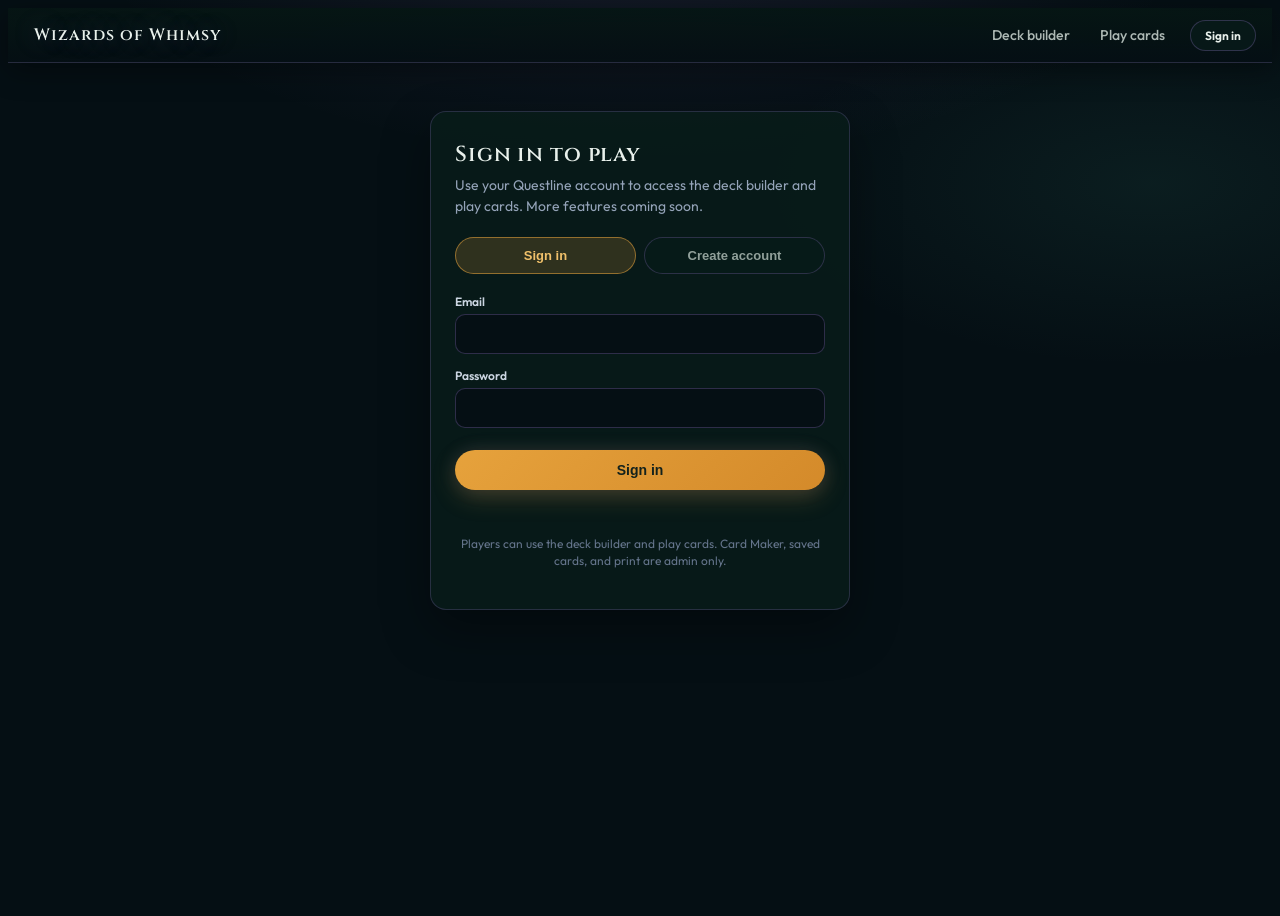
==== commit f1ad4626: "Ui improvments" ====
--- a/account.html
+++ b/account.html
@@ -6,7 +6,7 @@
     <title>My account – Wizards of Whimsy</title>
     <link rel="preconnect" href="https://fonts.googleapis.com">
     <link rel="preconnect" href="https://fonts.gstatic.com" crossorigin>
-    <link href="https://fonts.googleapis.com/css2?family=Cinzel:wght@500;600&display=swap" rel="stylesheet">
+    <link href="https://fonts.googleapis.com/css2?family=Cinzel:wght@500;600&family=Outfit:wght@400;500;650;700&display=swap" rel="stylesheet">
     <link rel="stylesheet" href="css/cardmaker-nav.css">
     <link rel="stylesheet" href="wow/wow-auth.css">
     <link rel="stylesheet" href="css/cardmaker-buttons.css">
@@ -27,6 +27,8 @@
                 <p class="wow-account-email" id="wowAccountEmail"></p>
             </div>
             <div class="wow-account-actions">
+                <a class="wow-account-btn wow-account-btn--ghost" href="deck-builder.html">Build a deck</a>
+                <a class="wow-account-btn wow-account-btn--ghost" href="card-player.html">Play cards</a>
                 <button type="button" class="wow-account-btn wow-account-btn--danger" id="wowAdminResetCards" hidden title="Admin only: remove all owned cards from inventory">Reset all cards</button>
                 <button type="button" class="wow-account-btn" id="wowAccountRefresh">Refresh</button>
             </div>
@@ -85,10 +87,22 @@
                     <div class="wow-account-pack-art" aria-hidden="true">📦</div>
                     <div class="wow-account-pack-body">
                         <p class="wow-account-pack-name">Whimsy booster</p>
-                        <p class="wow-account-pack-meta">10 random cards · common–rare pool</p>
-                        <p class="wow-account-pack-price"><span id="wowPackPriceCoins">50</span> QuestCoins</p>
+                        <p class="wow-account-pack-meta">10 cards · 5 common · 3 uncommon · 1 wild · 1 rare+ finale</p>
+                        <p class="wow-account-pack-price"><span id="wowPackPriceCoins">50</span> QuestCoins each</p>
+                        <div class="wow-account-pack-qty" id="wowPackQtyWrap" hidden>
+                            <label class="wow-account-pack-qty-label" for="wowPackQtyRange">
+                                Packs: <strong id="wowPackQtyValue">1</strong>
+                                <span class="wow-account-pack-qty-cost" id="wowPackQtyCost"></span>
+                            </label>
+                            <input type="range" class="wow-account-pack-qty-range" id="wowPackQtyRange" min="1" max="1" value="1" step="1">
+                            <label class="wow-account-pack-skip-label">
+                                <input type="checkbox" id="wowPackSkipCommons">
+                                Skip commons &amp; uncommons in reveal
+                            </label>
+                        </div>
                         <button type="button" class="wow-account-pack-btn" id="wowPackOpenBtn" disabled title="Pack API coming soon">Open pack</button>
                         <button type="button" class="wow-account-pack-btn wow-account-pack-btn--test" id="wowPackTestOpenBtn" hidden title="Admin only: grant cards without spending QuestCoins">Test open pack</button>
+                        <button type="button" class="wow-account-pack-btn wow-account-pack-btn--test wow-account-pack-btn--preview" id="wowPackTestMultiBtn" hidden title="Admin only: open multiple packs in the reveal UI without adding cards to inventory">Test open multiple</button>
                         <p class="wow-account-pack-soon" id="wowPackSoonNote">Coming soon</p>
                     </div>
                 </article>
@@ -113,7 +127,7 @@
                 <button type="button" class="wow-pack-modal-close" data-wow-pack-close aria-label="Close">&times;</button>
                 <h2 id="wowPackRevealTitle">Pack opened</h2>
                 <div class="wow-pack-reveal-peel" id="wowPackRevealPeel">
-                    <p class="wow-pack-reveal-kicker" id="wowPackRevealKicker">Building to your best pull…</p>
+                    <p class="wow-pack-reveal-kicker" id="wowPackRevealKicker">Peel cards away — commons first, best pull last</p>
                     <p class="wow-pack-modal-note" id="wowPackRevealNote"></p>
                     <div class="wow-pack-reveal-stage">
                         <div class="wow-peel-stack" id="wowPackRevealStack" tabindex="0" aria-label="Pack cards — swipe to reveal"></div>
@@ -131,13 +145,26 @@
                     <p class="wow-pack-reveal-hint" id="wowPackRevealHint">Swipe the card away to reveal the next pull →</p>
                     <div class="wow-pack-reveal-toolbar">
                         <button type="button" class="wow-pack-sound-btn" id="wowPackSoundBtn" aria-pressed="false">Sound on</button>
-                        <button type="button" class="wow-pack-reveal-all-btn" id="wowPackRevealAll" hidden>Reveal all</button>
+                        <button type="button" class="wow-pack-reveal-all-btn" id="wowPackSkipRares" hidden>Skip to rares</button>
+                        <button type="button" class="wow-pack-reveal-all-btn" id="wowPackRevealAll" hidden>Skip to last</button>
                     </div>
                 </div>
                 <div class="wow-pack-summary" id="wowPackRevealSummary" hidden>
                     <h3 class="wow-pack-summary-title">Pack complete</h3>
                     <p class="wow-pack-summary-sub" id="wowPackSummarySub"></p>
                     <div class="wow-pack-summary-grid" id="wowPackSummaryGrid"></div>
+                    <div class="wow-pack-multi-stats" id="wowPackMultiStats" hidden>
+                        <p class="wow-pack-multi-stats-kicker" id="wowPackMultiStatsTitle">Simulation results</p>
+                        <section class="wow-pack-multi-section" aria-labelledby="wowPackMultiBestTitle">
+                            <h4 class="wow-pack-multi-section-title" id="wowPackMultiBestTitle">Best pulls</h4>
+                            <p class="wow-pack-multi-section-sub" id="wowPackMultiBestSub"></p>
+                            <div class="wow-pack-multi-best-grid" id="wowPackMultiBestGrid"></div>
+                        </section>
+                        <section class="wow-pack-multi-section" aria-labelledby="wowPackMultiRatesTitle">
+                            <h4 class="wow-pack-multi-section-title" id="wowPackMultiRatesTitle">Pull rates by rarity</h4>
+                            <div class="wow-pack-multi-rates" id="wowPackMultiRatesList"></div>
+                        </section>
+                    </div>
                 </div>
                 <div class="wow-pack-modal-actions">
                     <button type="button" class="wow-account-btn wow-account-btn--ghost" id="wowPackRevealRestart">Start over</button>
@@ -167,7 +194,13 @@
     var panelCards = document.getElementById('wowPanelCards');
     var panelItems = document.getElementById('wowPanelItems');
     var packTestOpenBtn = document.getElementById('wowPackTestOpenBtn');
+    var packTestMultiBtn = document.getElementById('wowPackTestMultiBtn');
     var packSoonNote = document.getElementById('wowPackSoonNote');
+    var packQtyWrap = document.getElementById('wowPackQtyWrap');
+    var packQtyRange = document.getElementById('wowPackQtyRange');
+    var packQtyValue = document.getElementById('wowPackQtyValue');
+    var packQtyCost = document.getElementById('wowPackQtyCost');
+    var packSkipCommons = document.getElementById('wowPackSkipCommons');
     var packRevealModal = document.getElementById('wowPackRevealModal');
     var packRevealNote = document.getElementById('wowPackRevealNote');
     var packRevealTitle = document.getElementById('wowPackRevealTitle');
@@ -178,11 +211,19 @@
     var packFocusRelease = null;
     var packRevealCards = [];
     var packOwnedBefore = Object.create(null);
+    var lastAccountQuestCoins = 0;
+    var SKIP_COMMONS_KEY = 'wow_pack_skip_commons_v1';
     var adminHintEl = document.getElementById('wowAccountAdminHint');
     var adminResetCardsBtn = document.getElementById('wowAdminResetCards');
     var activeTab = 'cards';
     var adminRemoveEnabled = false;
     var NEW_CARDS_KEY = 'wow_new_card_ids_v1';
+    var RARITY_DISPLAY_ORDER = ['Common', 'Uncommon', 'Rare', 'Epic', 'Legendary', 'Mythic', 'Fantastical'];
+    var packMultiStatsEl = document.getElementById('wowPackMultiStats');
+    var packMultiBestGridEl = document.getElementById('wowPackMultiBestGrid');
+    var packMultiBestSubEl = document.getElementById('wowPackMultiBestSub');
+    var packMultiRatesListEl = document.getElementById('wowPackMultiRatesList');
+    var packMultiStatsTitleEl = document.getElementById('wowPackMultiStatsTitle');
 
     function cardInventoryId(card) {
         if (!card) return '';
@@ -326,12 +367,71 @@
         return !!(session && session.user && WowAuth.isAdmin(session.user));
     }
 
+    function whimsyPackPrice() {
+        var cfg = window.WowAuthConfig || {};
+        var whimsyPack = cfg.packs && cfg.packs.whimsy ? cfg.packs.whimsy : null;
+        var price = whimsyPack && whimsyPack.priceQuestCoins != null ? parseInt(whimsyPack.priceQuestCoins, 10) : 50;
+        return isFinite(price) && price > 0 ? price : 50;
+    }
+
+    function loadSkipCommonsPref() {
+        try {
+            return localStorage.getItem(SKIP_COMMONS_KEY) === '1';
+        } catch (e) {
+            return false;
+        }
+    }
+
+    function saveSkipCommonsPref(on) {
+        try {
+            localStorage.setItem(SKIP_COMMONS_KEY, on ? '1' : '0');
+        } catch (e) { /* ignore */ }
+    }
+
+    function getSelectedPackCount() {
+        if (!packQtyRange) return 1;
+        var n = parseInt(packQtyRange.value, 10);
+        if (!isFinite(n) || n < 1) return 1;
+        var max = parseInt(packQtyRange.max, 10) || 1;
+        return Math.min(n, max);
+    }
+
+    function updatePackQtyUi() {
+        if (!packQtyRange || !packQtyValue) return;
+        var price = whimsyPackPrice();
+        var max = 1;
+        if (typeof WowPackOpen !== 'undefined' && WowPackOpen.maxAffordablePacks) {
+            max = WowPackOpen.maxAffordablePacks('whimsy', lastAccountQuestCoins);
+        } else {
+            max = Math.max(1, Math.floor(lastAccountQuestCoins / price) || 1);
+        }
+        packQtyRange.min = '1';
+        packQtyRange.max = String(max);
+        var current = parseInt(packQtyRange.value, 10);
+        if (!isFinite(current) || current < 1) current = 1;
+        if (current > max) current = max;
+        packQtyRange.value = String(current);
+        packQtyValue.textContent = String(current);
+        if (packQtyCost) {
+            var total = current * price;
+            packQtyCost.textContent = current > 1
+                ? '· ' + total + ' QC if live'
+                : '';
+        }
+    }
+
     function updatePackAdminUi() {
         var admin = isAdminUser();
         adminRemoveEnabled = admin;
         if (packTestOpenBtn) {
             packTestOpenBtn.hidden = !admin;
         }
+        if (packTestMultiBtn) {
+            packTestMultiBtn.hidden = !admin;
+        }
+        if (packQtyWrap) {
+            packQtyWrap.hidden = !admin;
+        }
         if (packSoonNote) {
             packSoonNote.hidden = admin;
         }
@@ -341,6 +441,10 @@
         if (adminResetCardsBtn) {
             adminResetCardsBtn.hidden = !admin;
         }
+        if (packSkipCommons) {
+            packSkipCommons.checked = loadSkipCommonsPref();
+        }
+        updatePackQtyUi();
     }
 
     function handleResetAllCards() {
@@ -417,6 +521,130 @@
         return idx >= 2;
     }
 
+    function raritySortIndex(rarity) {
+        if (typeof WowPackOpen === 'undefined' || !WowPackOpen.normalizeRarity) return 0;
+        var idx = WowPackOpen.RARITY_ORDER.indexOf(WowPackOpen.normalizeRarity(rarity));
+        return idx < 0 ? 0 : idx;
+    }
+
+    function formatAvgPacksBeforeRarity(count, packCount) {
+        if (!count || !packCount) return '';
+        var avg = packCount / count;
+        if (avg < 1) return ' · &lt;1 pack avg';
+        if (avg >= 100) return ' · ~' + Math.round(avg) + ' packs avg';
+        return ' · ~' + avg.toFixed(1) + ' packs avg';
+    }
+
+    function clearMultiPreviewStats() {
+        if (packMultiStatsEl) packMultiStatsEl.hidden = true;
+        if (packMultiBestGridEl) packMultiBestGridEl.innerHTML = '';
+        if (packMultiBestSubEl) packMultiBestSubEl.textContent = '';
+        if (packMultiRatesListEl) packMultiRatesListEl.innerHTML = '';
+        if (packMultiStatsTitleEl) packMultiStatsTitleEl.textContent = 'Simulation results';
+    }
+
+    function renderMultiPreviewStats(cards, packCount) {
+        if (!packMultiStatsEl || !packMultiBestGridEl || !packMultiRatesListEl) return;
+        var total = (cards || []).length;
+        if (!total) {
+            clearMultiPreviewStats();
+            return;
+        }
+
+        var countByRarity = Object.create(null);
+        var rarePlusTotal = 0;
+        cards.forEach(function (card) {
+            var key = rarityLabel(card && card.rarity) || 'Unknown';
+            countByRarity[key] = (countByRarity[key] || 0) + 1;
+            if (isRarePlus(card && card.rarity)) rarePlusTotal += 1;
+        });
+
+        var bestMap = Object.create(null);
+        var bestOrder = [];
+        cards.forEach(function (card) {
+            if (!isRarePlus(card && card.rarity)) return;
+            var id = cardInventoryId(card) || String(card.name || 'Card') + '|' + String(card.rarity || '');
+            if (!bestMap[id]) {
+                bestMap[id] = { card: card, count: 0 };
+                bestOrder.push(id);
+            }
+            bestMap[id].count += 1;
+        });
+        bestOrder.sort(function (a, b) {
+            var ca = bestMap[a].card;
+            var cb = bestMap[b].card;
+            var diff = raritySortIndex(cb.rarity) - raritySortIndex(ca.rarity);
+            if (diff !== 0) return diff;
+            return String(ca.name || '').localeCompare(String(cb.name || ''));
+        });
+
+        if (packMultiStatsTitleEl) {
+            packMultiStatsTitleEl.textContent = packCount > 1
+                ? 'Simulation · ' + packCount + ' packs · ' + total + ' cards'
+                : 'Simulation · ' + total + ' card' + (total === 1 ? '' : 's');
+        }
+        if (packMultiBestSubEl) {
+            packMultiBestSubEl.textContent = rarePlusTotal
+                ? rarePlusTotal + ' rare+ pull' + (rarePlusTotal === 1 ? '' : 's') + ' · ' + bestOrder.length + ' unique'
+                : 'No rare+ pulls in this preview.';
+        }
+
+        if (!bestOrder.length) {
+            packMultiBestGridEl.innerHTML = '<p class="wow-pack-multi-empty">No rare+ cards pulled.</p>';
+        } else {
+            packMultiBestGridEl.innerHTML = bestOrder.map(function (id) {
+                var entry = bestMap[id];
+                var card = entry.card;
+                var rLabel = rarityLabel(card.rarity);
+                var stackRarity = rLabel ? ' wow-stack-rarity--' + rLabel : '';
+                var art = card.imageUrl
+                    ? '<img src="' + escapeHtml(card.imageUrl) + '" alt="" loading="lazy">'
+                    : '<span class="wow-pack-summary-placeholder">🃏</span>';
+                var qty = entry.count > 1
+                    ? '<span class="wow-pack-multi-qty">×' + entry.count + '</span>'
+                    : '';
+                return (
+                    '<article class="wow-pack-summary-card wow-pack-multi-best-card' + stackRarity + '">' +
+                        '<div class="wow-pack-summary-art">' + art + qty + '</div>' +
+                        '<p class="wow-pack-summary-name">' + escapeHtml(card.name || 'Card') + '</p>' +
+                        '<p class="wow-pack-summary-rarity">' + escapeHtml(rarityLabel(card.rarity)) + '</p>' +
+                    '</article>'
+                );
+            }).join('');
+        }
+
+        var maxPct = 0;
+        var rateRows = RARITY_DISPLAY_ORDER.map(function (label) {
+            var count = countByRarity[label] || 0;
+            var pct = total > 0 ? (count / total) * 100 : 0;
+            if (pct > maxPct) maxPct = pct;
+            return { label: label, count: count, pct: pct };
+        });
+        packMultiRatesListEl.innerHTML = rateRows.map(function (row) {
+            var barW = maxPct > 0 ? Math.round((row.pct / maxPct) * 100) : 0;
+            var avgPacks = row.count > 0 ? (packCount / row.count) : null;
+            var avgTitle = avgPacks != null
+                ? 'Average packs between pulls of this rarity (~' + (avgPacks < 1 ? '<1' : avgPacks.toFixed(1)) + ')'
+                : 'No pulls of this rarity in the simulation';
+            var avgText = row.count > 0 ? formatAvgPacksBeforeRarity(row.count, packCount) : ' · —';
+            return (
+                '<div class="wow-pack-multi-rate-row wow-stack-rarity--' + row.label + '">' +
+                    '<span class="wow-pack-multi-rate-label">' + escapeHtml(row.label) + '</span>' +
+                    '<span class="wow-pack-multi-rate-bar" aria-hidden="true">' +
+                        '<span class="wow-pack-multi-rate-fill" style="width:' + barW + '%"></span>' +
+                    '</span>' +
+                    '<span class="wow-pack-multi-rate-count">' + row.count + '</span>' +
+                    '<span class="wow-pack-multi-rate-pct" title="' + escapeHtml(avgTitle) + '">' +
+                        row.pct.toFixed(1) + '%' +
+                        '<span class="wow-pack-multi-rate-avg">' + avgText + '</span>' +
+                    '</span>' +
+                '</div>'
+            );
+        }).join('');
+
+        packMultiStatsEl.hidden = false;
+    }
+
     function updatePackRevealBestPull(index) {
         if (!packRevealBest || !packRevealCards.length) return;
         var onLast = index === packRevealCards.length - 1;
@@ -424,14 +652,17 @@
         packRevealBest.classList.toggle('is-show', onLast && isRarePlus(card && card.rarity));
     }
 
-    function mountPackRevealStack(cards, startIndex) {
+    function mountPackRevealStack(cards, startIndex, options) {
+        options = options || {};
         if (packStackController && packStackController.destroy) {
             packStackController.destroy();
             packStackController = null;
         }
         if (typeof WowPackReveal === 'undefined' || !WowPackReveal.init) return;
         var stackCards = cards.map(cardToStackEntry);
-        markNewCardsFromPack(stackCards);
+        if (!options.dryRun) {
+            markNewCardsFromPack(stackCards);
+        }
         packStackController = WowPackReveal.init({
             stackEl: document.getElementById('wowPackRevealStack'),
             cards: stackCards,
@@ -447,18 +678,35 @@
             hintEl: document.getElementById('wowPackRevealHint'),
             progressEl: document.getElementById('wowPackRevealProgress'),
             revealAllBtn: document.getElementById('wowPackRevealAll'),
+            skipRaresBtn: document.getElementById('wowPackSkipRares'),
             soundBtn: document.getElementById('wowPackSoundBtn'),
+            skipLowRarityOnStart: loadSkipCommonsPref(),
+            getSkipLowRarity: function () {
+                if (packSkipCommons) return !!packSkipCommons.checked;
+                return loadSkipCommonsPref();
+            },
             escapeHtml: escapeHtml,
             onChange: function (index) {
                 updatePackRevealBestPull(index);
             },
-            onComplete: function (cards) {
-                var newCount = cards.filter(function (c) { return c.isNew; }).length;
+            onComplete: function () {
+                var newCount = stackCards.filter(function (c) { return c.isNew; }).length;
                 var sub = document.getElementById('wowPackSummarySub');
                 if (sub) {
-                    sub.textContent = newCount > 0
-                        ? newCount + ' new card' + (newCount === 1 ? '' : 's') + ' added to your collection!'
-                        : 'All pulls added to your collection.';
+                    if (options.dryRun) {
+                        sub.textContent = newCount > 0
+                            ? 'Preview only — ' + newCount + ' would be new. Nothing was added to your account.'
+                            : 'Preview only — nothing was added to your account.';
+                    } else {
+                        sub.textContent = newCount > 0
+                            ? newCount + ' new card' + (newCount === 1 ? '' : 's') + ' added to your collection!'
+                            : 'All pulls added to your collection.';
+                    }
+                }
+                if (options.multiPreview) {
+                    renderMultiPreviewStats(packRevealCards, options.packCount || 1);
+                } else {
+                    clearMultiPreviewStats();
                 }
             }
         });
@@ -468,20 +716,43 @@
     function openPackRevealModal(result) {
         if (!packRevealModal) return;
         var cards = result && result.cards ? result.cards : [];
-        if (typeof WowPackOpen !== 'undefined' && WowPackOpen.sortCardsForReveal) {
+        if (
+            !(result && result.preservePullOrder) &&
+            typeof WowPackOpen !== 'undefined' &&
+            WowPackOpen.sortCardsForReveal
+        ) {
             cards = WowPackOpen.sortCardsForReveal(cards);
         }
         packRevealCards = cards;
         var packName = result && result.packName ? result.packName : 'Pack';
-        if (packRevealTitle) packRevealTitle.textContent = packName + ' opened';
+        var packCount = result && result.packCount > 1 ? result.packCount : 1;
+        if (packRevealTitle) {
+            packRevealTitle.textContent = packCount > 1
+                ? packName + ' ×' + packCount + ' opened'
+                : packName + ' opened';
+        }
         if (packRevealKicker) {
-            packRevealKicker.textContent = cards.length > 1
-                ? 'Peel cards away — commons first, rarest on top'
-                : 'Your pull from the pack';
-        }
-        var note = result && result.testMode
-            ? 'Test open — no QuestCoins spent. Cards were added to your inventory.'
-            : '';
+            if (result && result.preservePullOrder) {
+                packRevealKicker.textContent = 'Peel in pull order — pack by pack';
+            } else if (cards.length > 1) {
+                packRevealKicker.textContent = 'Peel cards away — commons first, rarest on top';
+            } else {
+                packRevealKicker.textContent = 'Your pull from the pack';
+            }
+        }
+        var dryRun = !!(result && result.skipGrant);
+        var multiPreview = !!(result && result.multiPreview);
+        packRevealModal.dataset.dryRun = dryRun ? '1' : '0';
+        packRevealModal.dataset.multiPreview = multiPreview ? '1' : '0';
+        var note = '';
+        if (dryRun) {
+            note = 'Preview — no QuestCoins spent, nothing added to inventory.';
+        } else if (result && result.testMode) {
+            note = 'Test open — no QuestCoins spent. Cards were added to your inventory.';
+        }
+        if (packCount > 1) {
+            note = (note ? note + ' ' : '') + cards.length + ' cards from ' + packCount + ' packs.';
+        }
         if (packRevealNote) packRevealNote.textContent = note;
         if (packRevealBest) packRevealBest.classList.remove('is-show');
         if (packRevealRestart) packRevealRestart.hidden = cards.length <= 1;
@@ -489,7 +760,12 @@
         var summaryEl = document.getElementById('wowPackRevealSummary');
         if (peelEl) peelEl.hidden = false;
         if (summaryEl) summaryEl.hidden = true;
-        mountPackRevealStack(cards, 0);
+        clearMultiPreviewStats();
+        mountPackRevealStack(cards, 0, {
+            dryRun: dryRun,
+            multiPreview: multiPreview,
+            packCount: packCount
+        });
         packRevealModal.classList.add('is-open');
         packRevealModal.setAttribute('aria-hidden', 'false');
         document.documentElement.classList.add('wow-pack-modal-open');
@@ -510,6 +786,7 @@
             packStackController = null;
         }
         packRevealCards = [];
+        clearMultiPreviewStats();
         packRevealModal.classList.remove('is-open');
         packRevealModal.setAttribute('aria-hidden', 'true');
         document.documentElement.classList.remove('wow-pack-modal-open');
@@ -530,28 +807,55 @@
         return map;
     }
 
-    function testOpenWhimsyPack() {
+    function setPackTestButtonsDisabled(disabled) {
+        if (packTestOpenBtn) packTestOpenBtn.disabled = !!disabled;
+        if (packTestMultiBtn) packTestMultiBtn.disabled = !!disabled;
+        if (packQtyRange) packQtyRange.disabled = !!disabled;
+    }
+
+    function testOpenWhimsyPack(options) {
+        options = options || {};
+        var skipGrant = !!options.skipGrant;
         if (!isAdminUser()) return;
         if (typeof WowPackOpen === 'undefined' || !WowPackOpen.openPack) {
             setStatus('Pack module failed to load.', true);
             return;
         }
-        if (packTestOpenBtn) packTestOpenBtn.disabled = true;
-        setStatus('Opening test pack…');
+        var packCount = getSelectedPackCount();
+        setPackTestButtonsDisabled(true);
+        setStatus(skipGrant
+            ? 'Previewing ' + packCount + ' pack' + (packCount === 1 ? '' : 's') + '…'
+            : 'Opening ' + packCount + ' test pack' + (packCount === 1 ? '' : 's') + '…');
         packOwnedBefore = snapshotOwnedFromSession();
-        WowPackOpen.openPack('whimsy', { testMode: true }).then(function (result) {
+        WowPackOpen.openPack('whimsy', {
+            testMode: true,
+            skipGrant: skipGrant,
+            packCount: packCount,
+            ownedBefore: packOwnedBefore
+        }).then(function (result) {
+            if (options.multiPreview) result.multiPreview = true;
             openPackRevealModal(result);
-            setStatus('');
+            if (skipGrant) {
+                setStatus('');
+                return;
+            }
+            setStatus('Saving pulls to inventory…');
             var grant = result && result.grantPromise ? result.grantPromise : Promise.resolve();
             return grant.then(function () {
+                setStatus('');
                 return loadAccount();
-            }, function () {
+            }, function (err) {
+                setStatus(
+                    (err && err.message ? err.message : 'Could not save some pack cards.') +
+                    ' Refresh and check your inventory.',
+                    true
+                );
                 return loadAccount();
             });
         }).catch(function (err) {
             setStatus(err && err.message ? err.message : 'Could not open pack.', true);
         }).finally(function () {
-            if (packTestOpenBtn) packTestOpenBtn.disabled = false;
+            setPackTestButtonsDisabled(false);
         });
     }
 
@@ -560,12 +864,11 @@
         var profile = user.profile || {};
         nameEl.textContent = WowAuth.userDisplayName(user);
         emailEl.textContent = profile.email || '';
-        coinsEl.textContent = String(data.questCoin != null ? data.questCoin : 0);
-        var cfg = window.WowAuthConfig || {};
-        var whimsyPack = cfg.packs && cfg.packs.whimsy ? cfg.packs.whimsy : null;
+        lastAccountQuestCoins = data.questCoin != null ? parseInt(data.questCoin, 10) || 0 : 0;
+        coinsEl.textContent = String(lastAccountQuestCoins);
         var packPriceEl = document.getElementById('wowPackPriceCoins');
         if (packPriceEl) {
-            packPriceEl.textContent = String(whimsyPack && whimsyPack.priceQuestCoins != null ? whimsyPack.priceQuestCoins : 50);
+            packPriceEl.textContent = String(whimsyPackPrice());
         }
         var ownedTypes = (data.cards || []).filter(function (c) { return (parseInt(c.quantity, 10) || 0) > 0; }).length;
         var ownedCopies = (data.cards || []).reduce(function (sum, c) {
@@ -619,18 +922,29 @@
         }
     });
     if (packTestOpenBtn) {
-        packTestOpenBtn.addEventListener('click', testOpenWhimsyPack);
+        packTestOpenBtn.addEventListener('click', function () {
+            testOpenWhimsyPack({ skipGrant: false });
+        });
+    }
+    if (packTestMultiBtn) {
+        packTestMultiBtn.addEventListener('click', function () {
+            testOpenWhimsyPack({ skipGrant: true, multiPreview: true });
+        });
+    }
+    if (packQtyRange) {
+        packQtyRange.addEventListener('input', updatePackQtyUi);
+        packQtyRange.addEventListener('change', updatePackQtyUi);
+    }
+    if (packSkipCommons) {
+        packSkipCommons.addEventListener('change', function () {
+            saveSkipCommonsPref(!!packSkipCommons.checked);
+        });
     }
     if (packRevealModal) {
         packRevealModal.addEventListener('click', function (e) {
             if (e.target.closest('[data-wow-pack-close]')) closePackRevealModal();
-        });
-        packRevealModal.addEventListener('wheel', function (e) {
-            e.preventDefault();
-        }, { passive: false });
-        packRevealModal.addEventListener('touchmove', function (e) {
-            if (!e.target.closest('.wow-peel-stack')) e.preventDefault();
-        }, { passive: false });
+            if (e.target === packRevealModal) closePackRevealModal();
+        });
     }
     if (packRevealRestart) {
         packRevealRestart.addEventListener('click', function () {
@@ -639,6 +953,7 @@
             var summaryEl = document.getElementById('wowPackRevealSummary');
             if (peelEl) peelEl.hidden = false;
             if (summaryEl) summaryEl.hidden = true;
+            clearMultiPreviewStats();
             packStackController.reset();
             updatePackRevealBestPull(0);
         });
--- a/css/cardmaker-nav.css
+++ b/css/cardmaker-nav.css
@@ -1,13 +1,50 @@
-/* Universal Card Maker app navigation — sticky header + section jump dropdown */
+/* Universal Card Maker app navigation — matches Wizards of Whimsy landing */
+:root {
+    --cm-app-nav-offset: 64px;
+    --wow-ink: #14221c;
+    --wow-mist: #dce8e1;
+    --wow-parchment: #e8f0eb;
+    --wow-teal-deep: #0b3d38;
+    --wow-teal-glow: #3d9b86;
+    --wow-amber: #e6a23c;
+    --wow-amber-hot: #f0c06a;
+    --wow-violet-glow: #9b7ad4;
+    --wow-bg: #050f14;
+    --wow-panel: rgba(8, 28, 26, 0.72);
+    --wow-panel-border: rgba(155, 122, 212, 0.22);
+    --wow-font-arcane: 'Cinzel', 'Palatino Linotype', Georgia, serif;
+    --wow-font-body: 'Outfit', 'Segoe UI', sans-serif;
+    --wow-ease-out: cubic-bezier(0.22, 1, 0.36, 1);
+}
+
+html {
+    scroll-padding-top: calc(var(--cm-app-nav-offset) + 8px);
+}
+
+body.cm-wow-app,
+body.cm-page,
+body.db-page,
+body.cp-player-body,
+body.wow-account-page,
+body.wow-signin-page {
+    color: var(--wow-mist);
+    font-family: var(--wow-font-body);
+    -webkit-font-smoothing: antialiased;
+    background:
+        radial-gradient(ellipse 80% 50% at 50% -10%, rgba(155, 122, 212, 0.12), transparent 55%),
+        radial-gradient(ellipse 60% 40% at 90% 20%, rgba(61, 155, 134, 0.1), transparent 50%),
+        var(--wow-bg);
+}
+
 .cm-app-nav {
     position: sticky;
     top: 0;
     z-index: 9000;
-    background: rgba(15, 23, 42, 0.94);
-    backdrop-filter: blur(12px);
-    -webkit-backdrop-filter: blur(12px);
-    border-bottom: 1px solid rgba(148, 163, 184, 0.22);
-    box-shadow: 0 4px 24px rgba(0, 0, 0, 0.28);
+    background: linear-gradient(to bottom, rgba(6, 22, 20, 0.94), rgba(5, 15, 20, 0.9));
+    backdrop-filter: blur(14px);
+    -webkit-backdrop-filter: blur(14px);
+    border-bottom: 1px solid rgba(155, 122, 212, 0.22);
+    box-shadow: 0 8px 28px rgba(0, 0, 0, 0.35);
 }
 
 .cm-app-nav-inner {
@@ -21,20 +58,22 @@
 }
 
 .cm-app-nav-brand {
-    font-family: Medieval, serif;
-    font-size: 1.15rem;
-    font-weight: 700;
-    letter-spacing: 0.04em;
-    color: #f8fafc;
+    font-family: var(--wow-font-arcane);
+    font-size: 1.02rem;
+    font-weight: 600;
+    letter-spacing: 0.06em;
+    color: var(--wow-parchment);
     text-decoration: none;
     white-space: nowrap;
     padding: 6px 10px;
     border-radius: 8px;
-    transition: background 0.15s ease;
+    text-shadow: 0 0 24px rgba(155, 122, 212, 0.35);
+    transition: color 0.2s ease, background 0.15s ease;
 }
 
 .cm-app-nav-brand:hover {
-    background: rgba(255, 255, 255, 0.06);
+    color: var(--wow-amber-hot);
+    background: rgba(230, 162, 60, 0.08);
 }
 
 .cm-app-nav-spacer {
@@ -45,66 +84,68 @@
 .cm-app-nav-links {
     display: flex;
     align-items: center;
-    gap: 6px;
+    gap: 4px;
     flex-wrap: wrap;
 }
 
 .cm-app-nav-link {
-    font-family: -apple-system, BlinkMacSystemFont, 'Segoe UI', Roboto, sans-serif;
-    font-size: 13px;
-    font-weight: 700;
-    padding: 8px 12px;
-    border-radius: 10px;
-    border: 1px solid rgba(148, 163, 184, 0.28);
-    background: rgba(30, 41, 59, 0.88);
-    color: #cbd5e1;
+    font-family: var(--wow-font-body);
+    font-size: 0.88rem;
+    font-weight: 500;
+    padding: 0.45rem 0.75rem;
+    border-radius: 999px;
+    border: 1px solid transparent;
+    background: transparent;
+    color: rgba(220, 232, 225, 0.78);
     text-decoration: none;
     white-space: nowrap;
-    box-shadow: 0 2px 8px rgba(0, 0, 0, 0.22);
+    box-shadow: none;
     transition:
-        background 0.15s ease,
-        border-color 0.15s ease,
-        color 0.15s ease,
-        transform 0.12s ease,
-        box-shadow 0.15s ease;
+        background 0.2s var(--wow-ease-out),
+        border-color 0.2s ease,
+        color 0.2s ease,
+        transform 0.2s var(--wow-ease-out),
+        box-shadow 0.2s ease;
 }
 
 .cm-app-nav-link:focus-visible {
     outline: none;
-    box-shadow: 0 2px 8px rgba(0, 0, 0, 0.22), 0 0 0 3px rgba(129, 140, 248, 0.45);
+    box-shadow: 0 0 0 3px rgba(230, 162, 60, 0.35);
 }
 
 @media (hover: hover) and (pointer: fine) {
     .cm-app-nav-link:hover {
-        background: rgba(51, 65, 85, 0.95);
-        border-color: rgba(165, 180, 252, 0.4);
-        color: #f1f5f9;
+        background: rgba(61, 155, 134, 0.12);
+        border-color: rgba(61, 155, 134, 0.28);
+        color: #fff;
         transform: translateY(-1px);
-        box-shadow: 0 4px 14px rgba(0, 0, 0, 0.28);
+        box-shadow: none;
     }
 }
 
 .cm-app-nav-link.is-active {
-    background: linear-gradient(135deg, rgba(79, 70, 229, 0.45), rgba(99, 102, 241, 0.35));
-    border-color: rgba(129, 140, 248, 0.55);
-    color: #eef2ff;
-    box-shadow: 0 0 0 1px rgba(129, 140, 248, 0.2);
+    background: linear-gradient(135deg, rgba(230, 162, 60, 0.28), rgba(212, 138, 42, 0.22));
+    border-color: rgba(230, 162, 60, 0.45);
+    color: var(--wow-parchment);
+    box-shadow:
+        0 4px 16px rgba(230, 162, 60, 0.15),
+        0 0 18px rgba(155, 122, 212, 0.12);
 }
 
 .cm-app-nav-link--print {
-    background: linear-gradient(135deg, rgba(22, 163, 74, 0.28), rgba(21, 128, 61, 0.32));
-    border-color: rgba(34, 197, 94, 0.35);
-    color: #bbf7d0;
+    background: rgba(61, 155, 134, 0.16);
+    border-color: rgba(61, 155, 134, 0.35);
+    color: #b7ebe0;
 }
 
 .cm-app-nav-link--print:hover {
     filter: brightness(1.06);
-    color: #dcfce7;
+    color: #e8fff9;
 }
 
 .cm-app-nav-link--print.is-active {
-    background: linear-gradient(135deg, rgba(22, 163, 74, 0.5), rgba(21, 128, 61, 0.45));
-    border-color: rgba(34, 197, 94, 0.6);
+    background: linear-gradient(135deg, rgba(61, 155, 134, 0.4), rgba(11, 61, 56, 0.5));
+    border-color: rgba(61, 155, 134, 0.55);
     color: #ecfdf5;
 }
 
@@ -115,7 +156,7 @@
     margin: 0;
     font-size: 13px;
     font-weight: 600;
-    color: #94a3b8;
+    color: rgba(220, 232, 225, 0.55);
 }
 
 .cm-app-nav-jump-label {
@@ -123,14 +164,14 @@
 }
 
 .cm-app-nav-select {
-    font-family: inherit;
+    font-family: var(--wow-font-body);
     font-size: 13px;
-    font-weight: 700;
+    font-weight: 650;
     padding: 8px 32px 8px 12px;
-    border-radius: 8px;
-    border: 1px solid rgba(129, 140, 248, 0.35);
-    background: rgba(30, 41, 59, 0.95) url("data:image/svg+xml,%3Csvg xmlns='http://www.w3.org/2000/svg' width='12' height='12' viewBox='0 0 12 12'%3E%3Cpath fill='%23a5b4fc' d='M3 4.5L6 8l3-3.5'/%3E%3C/svg%3E") no-repeat right 10px center;
-    color: #f1f5f9;
+    border-radius: 999px;
+    border: 1px solid rgba(230, 162, 60, 0.35);
+    background: rgba(8, 28, 26, 0.92) url("data:image/svg+xml,%3Csvg xmlns='http://www.w3.org/2000/svg' width='12' height='12' viewBox='0 0 12 12'%3E%3Cpath fill='%23f0c06a' d='M3 4.5L6 8l3-3.5'/%3E%3C/svg%3E") no-repeat right 10px center;
+    color: var(--wow-parchment);
     cursor: pointer;
     min-width: min(220px, calc(100vw - 120px));
     appearance: none;
@@ -138,7 +179,7 @@
 }
 
 .cm-app-nav-select:focus {
-    outline: 2px solid rgba(129, 140, 248, 0.65);
+    outline: 2px solid rgba(230, 162, 60, 0.55);
     outline-offset: 2px;
 }
 
@@ -177,7 +218,7 @@
     }
 
     .cm-app-nav-brand {
-        font-size: 1.05rem;
+        font-size: 0.95rem;
         padding: 8px 8px;
     }
 }
--- a/wow/wow-auth.css
+++ b/wow/wow-auth.css
@@ -13,7 +13,7 @@
 .cm-app-nav-user {
     font-size: 12px;
     font-weight: 600;
-    color: #cbd5e1;
+    color: #dce8e1;
     max-width: 140px;
     overflow: hidden;
     text-overflow: ellipsis;
@@ -28,47 +28,51 @@
 }
 
 .cm-app-nav-user-link:hover {
-    color: #e0e7ff;
-    background: rgba(255, 255, 255, 0.06);
+    color: #f0c06a;
+    background: rgba(230, 162, 60, 0.08);
 }
 
 .cm-app-nav-auth-btn {
-    font-family: -apple-system, BlinkMacSystemFont, 'Segoe UI', Roboto, sans-serif;
-    font-size: 12px;
-    font-weight: 700;
-    padding: 7px 12px;
-    border-radius: 10px;
-    border: 1px solid rgba(148, 163, 184, 0.28);
-    background: rgba(30, 41, 59, 0.88);
-    color: #e2e8f0;
+    font-family: 'Outfit', 'Segoe UI', system-ui, sans-serif;
+    font-size: 12px;
+    font-weight: 650;
+    padding: 7px 14px;
+    border-radius: 999px;
+    border: 1px solid rgba(155, 122, 212, 0.28);
+    background: rgba(8, 28, 26, 0.78);
+    color: #e8f0eb;
     text-decoration: none;
     cursor: pointer;
     white-space: nowrap;
-    transition: background 0.15s ease, border-color 0.15s ease;
+    transition: background 0.15s ease, border-color 0.15s ease, color 0.15s ease;
 }
 
 .cm-app-nav-auth-btn:hover {
-    background: rgba(51, 65, 85, 0.95);
-    border-color: rgba(165, 180, 252, 0.4);
+    background: rgba(11, 61, 56, 0.9);
+    border-color: rgba(230, 162, 60, 0.4);
+    color: #fff;
 }
 
 .cm-app-nav-auth-btn--primary {
-    border-color: rgba(129, 140, 248, 0.45);
-    background: linear-gradient(135deg, rgba(99, 102, 241, 0.85) 0%, rgba(79, 70, 229, 0.9) 100%);
-    color: #fff;
+    border-color: rgba(240, 192, 106, 0.5);
+    background: linear-gradient(135deg, #e6a23c 0%, #d48a2a 100%);
+    color: #14221c;
 }
 
 .cm-app-nav-auth-btn--ghost {
     background: transparent;
-    border-color: rgba(148, 163, 184, 0.22);
-    color: #94a3b8;
+    border-color: rgba(220, 232, 225, 0.22);
+    color: rgba(220, 232, 225, 0.7);
 }
 
 .wow-signin-page {
     min-height: 100dvh;
-    background: linear-gradient(155deg, #0f172a 0%, #1e293b 50%, #0f3460 100%);
-    color: #e2e8f0;
-    font-family: -apple-system, BlinkMacSystemFont, 'Segoe UI', Roboto, sans-serif;
+    background:
+        radial-gradient(ellipse 80% 50% at 50% -10%, rgba(155, 122, 212, 0.14), transparent 55%),
+        radial-gradient(ellipse 60% 40% at 85% 30%, rgba(61, 155, 134, 0.12), transparent 50%),
+        #050f14;
+    color: #dce8e1;
+    font-family: 'Outfit', 'Segoe UI', system-ui, sans-serif;
 }
 
 .wow-signin-wrap {
@@ -81,16 +85,18 @@
     margin-top: 24px;
     padding: 28px 24px;
     border-radius: 16px;
-    border: 1px solid rgba(148, 163, 184, 0.22);
-    background: rgba(15, 23, 42, 0.92);
+    border: 1px solid rgba(155, 122, 212, 0.22);
+    background: rgba(8, 28, 26, 0.88);
     box-shadow: 0 20px 48px rgba(0, 0, 0, 0.35);
 }
 
 .wow-signin-card h1 {
     margin: 0 0 6px;
+    font-family: 'Cinzel', Georgia, serif;
     font-size: 1.35rem;
-    font-weight: 700;
-    color: #f8fafc;
+    font-weight: 600;
+    letter-spacing: 0.04em;
+    color: #e8f0eb;
 }
 
 .wow-signin-lead {
@@ -109,19 +115,19 @@
 .wow-signin-tab {
     flex: 1;
     padding: 10px;
-    border-radius: 10px;
-    border: 1px solid rgba(148, 163, 184, 0.25);
-    background: rgba(30, 41, 59, 0.6);
-    color: #94a3b8;
+    border-radius: 999px;
+    border: 1px solid rgba(155, 122, 212, 0.25);
+    background: rgba(8, 28, 26, 0.6);
+    color: rgba(220, 232, 225, 0.65);
     font-size: 13px;
     font-weight: 700;
     cursor: pointer;
 }
 
 .wow-signin-tab.is-active {
-    border-color: rgba(129, 140, 248, 0.5);
-    background: rgba(49, 46, 129, 0.45);
-    color: #e0e7ff;
+    border-color: rgba(230, 162, 60, 0.55);
+    background: rgba(230, 162, 60, 0.18);
+    color: #f0c06a;
 }
 
 .wow-signin-panel[hidden] {
@@ -145,14 +151,14 @@
     box-sizing: border-box;
     padding: 10px 12px;
     border-radius: 10px;
-    border: 1px solid rgba(148, 163, 184, 0.28);
-    background: rgba(15, 23, 42, 0.85);
-    color: #f1f5f9;
+    border: 1px solid rgba(155, 122, 212, 0.28);
+    background: rgba(5, 15, 20, 0.85);
+    color: #e8f0eb;
     font-size: 16px;
 }
 
 .wow-signin-field input:focus {
-    outline: 2px solid rgba(129, 140, 248, 0.45);
+    outline: 2px solid rgba(155, 122, 212, 0.45);
     outline-offset: 1px;
 }
 
@@ -162,18 +168,26 @@
     gap: 10px;
 }
 
+@media (max-width: 480px) {
+    .wow-signin-row {
+        grid-template-columns: 1fr;
+    }
+}
+
 .wow-signin-submit {
     width: 100%;
     margin-top: 8px;
-    padding: 12px;
+    padding: 12px 16px;
     border: none;
-    border-radius: 10px;
+    border-radius: 999px;
     font-size: 14px;
-    font-weight: 700;
-    cursor: pointer;
-    background: linear-gradient(135deg, #6366f1 0%, #4f46e5 100%);
-    color: #fff;
-    box-shadow: 0 4px 14px rgba(79, 70, 229, 0.35);
+    font-weight: 650;
+    cursor: pointer;
+    background: linear-gradient(135deg, #e6a23c 0%, #d48a2a 100%);
+    color: #14221c;
+    box-shadow:
+        0 8px 24px rgba(230, 162, 60, 0.22),
+        0 0 20px rgba(155, 122, 212, 0.12);
 }
 
 .wow-signin-submit:disabled {
@@ -185,7 +199,7 @@
     margin: 12px 0 0;
     font-size: 13px;
     min-height: 1.25em;
-    color: #93c5fd;
+    color: #3d9b86;
 }
 
 .wow-signin-msg.is-error {
@@ -202,9 +216,12 @@
 
 .wow-account-page {
     min-height: 100dvh;
-    background: linear-gradient(155deg, #0f172a 0%, #1e293b 50%, #0f3460 100%);
-    color: #e2e8f0;
-    font-family: -apple-system, BlinkMacSystemFont, 'Segoe UI', Roboto, sans-serif;
+    background:
+        radial-gradient(ellipse 80% 50% at 50% -10%, rgba(155, 122, 212, 0.12), transparent 55%),
+        radial-gradient(ellipse 60% 40% at 90% 20%, rgba(61, 155, 134, 0.1), transparent 50%),
+        #050f14;
+    color: #dce8e1;
+    font-family: 'Outfit', 'Segoe UI', system-ui, sans-serif;
 }
 
 .wow-account-wrap {
@@ -224,8 +241,11 @@
 
 .wow-account-header h1 {
     margin: 0 0 4px;
+    font-family: 'Cinzel', Georgia, serif;
     font-size: 1.5rem;
-    color: #f8fafc;
+    font-weight: 600;
+    letter-spacing: 0.04em;
+    color: #e8f0eb;
 }
 
 .wow-account-email {
@@ -241,18 +261,20 @@
 }
 
 .wow-account-btn {
+    font-family: 'Outfit', 'Segoe UI', system-ui, sans-serif;
     font-size: 13px;
-    font-weight: 700;
-    padding: 9px 14px;
-    border-radius: 10px;
-    border: 1px solid rgba(148, 163, 184, 0.28);
-    background: rgba(30, 41, 59, 0.88);
-    color: #e2e8f0;
+    font-weight: 650;
+    padding: 9px 16px;
+    border-radius: 999px;
+    border: 1px solid rgba(155, 122, 212, 0.28);
+    background: rgba(8, 28, 26, 0.78);
+    color: #e8f0eb;
     cursor: pointer;
 }
 
 .wow-account-btn:hover {
-    background: rgba(51, 65, 85, 0.95);
+    background: rgba(11, 61, 56, 0.9);
+    border-color: rgba(230, 162, 60, 0.4);
 }
 
 .wow-account-stats {
@@ -265,8 +287,8 @@
 .wow-account-stat {
     padding: 18px 16px;
     border-radius: 14px;
-    border: 1px solid rgba(148, 163, 184, 0.22);
-    background: rgba(15, 23, 42, 0.88);
+    border: 1px solid rgba(155, 122, 212, 0.22);
+    background: rgba(8, 28, 26, 0.72);
 }
 
 .wow-account-stat-label {
@@ -285,11 +307,11 @@
 }
 
 .wow-account-stat-value--count {
-    color: #a5b4fc;
+    color: #3d9b86;
 }
 
 .wow-account-stat-value--items {
-    color: #7dd3fc;
+    color: #9b7ad4;
 }
 
 .wow-account-tabs {
@@ -302,19 +324,20 @@
     flex: 1;
     max-width: 220px;
     padding: 10px 14px;
-    border-radius: 10px;
-    border: 1px solid rgba(148, 163, 184, 0.25);
-    background: rgba(30, 41, 59, 0.6);
-    color: #94a3b8;
+    border-radius: 999px;
+    border: 1px solid rgba(155, 122, 212, 0.25);
+    background: rgba(8, 28, 26, 0.6);
+    color: rgba(220, 232, 225, 0.65);
+    font-family: 'Outfit', 'Segoe UI', system-ui, sans-serif;
     font-size: 13px;
-    font-weight: 700;
+    font-weight: 650;
     cursor: pointer;
 }
 
 .wow-account-tab.is-active {
-    border-color: rgba(129, 140, 248, 0.5);
-    background: rgba(49, 46, 129, 0.45);
-    color: #e0e7ff;
+    border-color: rgba(230, 162, 60, 0.55);
+    background: rgba(230, 162, 60, 0.18);
+    color: #f0c06a;
 }
 
 .wow-account-panel[hidden] {
@@ -323,8 +346,11 @@
 
 .wow-account-section h2 {
     margin: 0 0 14px;
-    font-size: 1.1rem;
-    color: #f1f5f9;
+    font-family: 'Cinzel', Georgia, serif;
+    font-size: 1.05rem;
+    font-weight: 600;
+    letter-spacing: 0.06em;
+    color: #e8f0eb;
 }
 
 .wow-account-status {
@@ -354,7 +380,7 @@
 .wow-account-card {
     border-radius: 12px;
     border: 1px solid rgba(148, 163, 184, 0.22);
-    background: rgba(15, 23, 42, 0.92);
+    background: rgba(8, 28, 26, 0.92);
     overflow: hidden;
     box-shadow: 0 8px 24px rgba(0, 0, 0, 0.22);
 }
@@ -443,6 +469,25 @@
     color: #94a3b8;
 }
 
+.wow-account-btn--ghost {
+    background: transparent;
+    border-color: rgba(148, 163, 184, 0.35);
+    color: #cbd5e1;
+    text-decoration: none;
+}
+
+a.wow-account-btn--ghost {
+    display: inline-flex;
+    align-items: center;
+    justify-content: center;
+}
+
+.wow-account-btn--ghost:hover {
+    background: rgba(51, 65, 85, 0.55);
+    border-color: rgba(165, 180, 252, 0.4);
+    color: #f1f5f9;
+}
+
 .wow-account-btn--danger {
     border-color: rgba(248, 113, 113, 0.5);
     background: rgba(127, 29, 29, 0.45);
@@ -510,7 +555,7 @@
     padding: 28px 20px;
     border-radius: 14px;
     border: 1px dashed rgba(148, 163, 184, 0.35);
-    background: rgba(15, 23, 42, 0.5);
+    background: rgba(8, 28, 26, 0.5);
     text-align: center;
     color: #94a3b8;
     font-size: 14px;
@@ -546,7 +591,7 @@
 .wow-account-pack {
     border-radius: 14px;
     border: 1px solid rgba(148, 163, 184, 0.22);
-    background: rgba(15, 23, 42, 0.92);
+    background: rgba(8, 28, 26, 0.92);
     overflow: hidden;
     box-shadow: 0 8px 24px rgba(0, 0, 0, 0.22);
 }
@@ -561,11 +606,11 @@
     align-items: center;
     justify-content: center;
     font-size: 2.4rem;
-    background: linear-gradient(145deg, rgba(30, 41, 59, 0.95) 0%, rgba(51, 65, 85, 0.85) 100%);
+    background: linear-gradient(145deg, rgba(8, 28, 26, 0.95) 0%, rgba(11, 61, 56, 0.85) 100%);
 }
 
 .wow-account-pack-art--premium {
-    background: linear-gradient(145deg, rgba(79, 70, 229, 0.35) 0%, rgba(30, 41, 59, 0.95) 100%);
+    background: linear-gradient(145deg, rgba(61, 155, 134, 0.35) 0%, rgba(8, 28, 26, 0.95) 100%);
 }
 
 .wow-account-pack-body {
@@ -593,6 +638,59 @@
     color: #fbbf24;
 }
 
+.wow-account-pack-qty {
+    margin: 0 0 12px;
+    padding: 10px 10px 8px;
+    border-radius: 10px;
+    border: 1px solid rgba(148, 163, 184, 0.22);
+    background: rgba(2, 6, 23, 0.35);
+}
+
+.wow-account-pack-qty-label {
+    display: flex;
+    flex-wrap: wrap;
+    align-items: baseline;
+    gap: 6px;
+    margin: 0 0 8px;
+    font-size: 12px;
+    font-weight: 600;
+    color: #cbd5e1;
+}
+
+.wow-account-pack-qty-label strong {
+    color: #f8fafc;
+    font-size: 14px;
+}
+
+.wow-account-pack-qty-cost {
+    font-weight: 500;
+    color: #94a3b8;
+    font-size: 11px;
+}
+
+.wow-account-pack-qty-range {
+    width: 100%;
+    margin: 0 0 10px;
+    accent-color: #f59e0b;
+    cursor: pointer;
+}
+
+.wow-account-pack-skip-label {
+    display: flex;
+    align-items: flex-start;
+    gap: 8px;
+    margin: 0;
+    font-size: 11px;
+    line-height: 1.35;
+    color: #94a3b8;
+    cursor: pointer;
+}
+
+.wow-account-pack-skip-label input {
+    margin-top: 1px;
+    accent-color: #9b7ad4;
+}
+
 .wow-account-pack-btn {
     width: 100%;
     font-family: inherit;
@@ -600,8 +698,8 @@
     font-weight: 700;
     padding: 9px 12px;
     border-radius: 10px;
-    border: 1px solid rgba(129, 140, 248, 0.45);
-    background: linear-gradient(135deg, rgba(99, 102, 241, 0.85) 0%, rgba(79, 70, 229, 0.9) 100%);
+    border: 1px solid rgba(155, 122, 212, 0.45);
+    background: linear-gradient(135deg, rgba(61, 155, 134, 0.85) 0%, rgba(79, 70, 229, 0.9) 100%);
     color: #fff;
     cursor: not-allowed;
     opacity: 0.55;
@@ -613,6 +711,11 @@
     opacity: 1;
     border-color: rgba(251, 191, 36, 0.55);
     background: linear-gradient(135deg, rgba(180, 83, 9, 0.85) 0%, rgba(146, 64, 14, 0.92) 100%);
+}
+
+.wow-account-pack-btn--preview {
+    border-color: rgba(148, 163, 184, 0.45);
+    background: linear-gradient(135deg, rgba(71, 85, 105, 0.9) 0%, rgba(51, 65, 85, 0.95) 100%);
 }
 
 .wow-account-pack-btn--test:hover:not(:disabled) {
@@ -629,44 +732,60 @@
     inset: 0;
     z-index: 1200;
     display: none;
-    align-items: center;
+    align-items: flex-start;
     justify-content: center;
-    padding: 20px;
+    padding:
+        max(12px, env(safe-area-inset-top, 0px))
+        16px
+        max(20px, env(safe-area-inset-bottom, 0px));
 }
 
 .wow-pack-modal.is-open {
     display: flex;
+    align-items: flex-start;
+    justify-content: center;
+    overflow-x: hidden;
+    overflow-y: auto;
+    overscroll-behavior: contain;
+    -webkit-overflow-scrolling: touch;
+    scroll-padding-bottom: 24px;
 }
 
 html.wow-pack-modal-open,
 html.wow-pack-modal-open body {
     overflow: hidden;
+    height: 100%;
 }
 
 .wow-pack-modal-backdrop {
-    position: absolute;
+    position: fixed;
     inset: 0;
+    z-index: 0;
     background: rgba(2, 6, 23, 0.72);
 }
 
 .wow-pack-modal-dialog {
     position: relative;
-    width: min(920px, 100%);
-    max-height: min(88vh, 900px);
-    overflow: hidden;
-    overscroll-behavior: none;
+    z-index: 1;
+    width: min(920px, calc(100% - 8px));
+    flex-shrink: 0;
+    margin: 0 auto 4px;
+}
+
+.wow-pack-modal-dialog.wow-pack-modal-dialog--summary {
+    width: min(980px, calc(100% - 8px));
 }
 
 .wow-pack-modal-panel {
     position: relative;
-    background: #0f172a;
+    display: flex;
+    flex-direction: column;
+    background: #081c1a;
     border: 1px solid rgba(148, 163, 184, 0.28);
     border-radius: 16px;
-    padding: 22px 22px 18px;
+    padding: 22px 22px 28px;
     box-shadow: 0 24px 64px rgba(0, 0, 0, 0.45);
-    max-height: min(88vh, 900px);
-    overflow: hidden;
-    overscroll-behavior: none;
+    overflow: visible;
 }
 
 .wow-pack-modal-panel h2 {
@@ -701,6 +820,13 @@
 .wow-pack-modal-actions {
     display: flex;
     justify-content: flex-end;
+    flex-shrink: 0;
+    gap: 10px;
+    flex-wrap: wrap;
+    margin-top: 1rem;
+    padding-top: 12px;
+    padding-bottom: 2px;
+    border-top: 1px solid rgba(148, 163, 184, 0.14);
 }
 
 .wow-account-pack-soon {
--- a/css/cardmaker-buttons.css
+++ b/css/cardmaker-buttons.css
@@ -3,18 +3,18 @@
  * Load after style.css. Existing class names (spm-btn, db-btn, etc.) are mapped here.
  */
 :root {
-    --cm-btn-font: -apple-system, BlinkMacSystemFont, 'Segoe UI', Roboto, Oxygen, Ubuntu, Cantarell, sans-serif;
-    --cm-btn-radius: 10px;
-    --cm-btn-radius-sm: 8px;
-    --cm-btn-shadow: 0 2px 8px rgba(0, 0, 0, 0.22);
-    --cm-btn-shadow-hover: 0 4px 14px rgba(0, 0, 0, 0.28);
-    --cm-btn-ring: 0 0 0 3px rgba(129, 140, 248, 0.45);
-    --cm-btn-bg: rgba(30, 41, 59, 0.88);
-    --cm-btn-border: rgba(148, 163, 184, 0.28);
-    --cm-btn-text: #e2e8f0;
-    --cm-btn-primary-start: #6366f1;
-    --cm-btn-primary-end: #7c3aed;
-    --cm-btn-success: #16a34a;
+    --cm-btn-font: 'Outfit', 'Segoe UI', system-ui, sans-serif;
+    --cm-btn-radius: 999px;
+    --cm-btn-radius-sm: 999px;
+    --cm-btn-shadow: 0 4px 14px rgba(0, 0, 0, 0.28);
+    --cm-btn-shadow-hover: 0 8px 22px rgba(230, 162, 60, 0.22);
+    --cm-btn-ring: 0 0 0 3px rgba(230, 162, 60, 0.35);
+    --cm-btn-bg: rgba(8, 28, 26, 0.78);
+    --cm-btn-border: rgba(155, 122, 212, 0.28);
+    --cm-btn-text: #e8f0eb;
+    --cm-btn-primary-start: #e6a23c;
+    --cm-btn-primary-end: #d48a2a;
+    --cm-btn-success: #3d9b86;
     --cm-btn-danger-start: #ef4444;
     --cm-btn-danger-end: #b91c1c;
 }
@@ -105,8 +105,8 @@
     .cg-toolbar label.cg-upload-label:hover {
         transform: translateY(-1px);
         box-shadow: var(--cm-btn-shadow-hover);
-        border-color: rgba(165, 180, 252, 0.4);
-        background: rgba(51, 65, 85, 0.95);
+        border-color: rgba(230, 162, 60, 0.4);
+        background: rgba(11, 61, 56, 0.88);
     }
 }
 
@@ -168,9 +168,11 @@
 .cg-btn-setup,
 .spm-bulk-apply-btn {
     background: linear-gradient(135deg, var(--cm-btn-primary-start) 0%, var(--cm-btn-primary-end) 100%);
-    border-color: rgba(165, 180, 252, 0.45);
-    color: #fff;
-    box-shadow: 0 2px 12px rgba(99, 102, 241, 0.38);
+    border-color: rgba(240, 192, 106, 0.5);
+    color: #14221c;
+    box-shadow:
+        0 8px 24px rgba(230, 162, 60, 0.22),
+        0 0 20px rgba(155, 122, 212, 0.12);
 }
 
 @media (hover: hover) and (pointer: fine) {
@@ -183,9 +185,10 @@
     .drive-modal-btn-primary:hover:not(:disabled),
     .cg-btn-setup:hover:not(:disabled),
     .spm-bulk-apply-btn:hover:not(:disabled) {
-        background: linear-gradient(135deg, #818cf8 0%, #8b5cf6 100%);
-        border-color: rgba(199, 210, 254, 0.55);
-        box-shadow: 0 4px 16px rgba(99, 102, 241, 0.48);
+        background: linear-gradient(135deg, #f0c06a 0%, #e6a23c 100%);
+        border-color: rgba(255, 244, 214, 0.55);
+        color: #14221c;
+        box-shadow: 0 8px 26px rgba(230, 162, 60, 0.35);
     }
 }
 
@@ -203,15 +206,15 @@
 
 .drive-modal-panel .drive-modal-btn-ghost {
     background: rgba(248, 250, 252, 0.95);
-    color: #4f46e5;
-    border: 1px solid rgba(99, 102, 241, 0.35);
+    color: #0b3d38;
+    border: 1px solid rgba(61, 155, 134, 0.4);
     box-shadow: none;
 }
 
 @media (hover: hover) and (pointer: fine) {
     .drive-modal-panel .drive-modal-btn-ghost:hover:not(:disabled) {
-        background: rgba(99, 102, 241, 0.08);
-        border-color: rgba(99, 102, 241, 0.5);
+        background: rgba(61, 155, 134, 0.1);
+        border-color: rgba(61, 155, 134, 0.55);
     }
 }
 
@@ -223,10 +226,10 @@
 .spm-nav-print,
 .spm-bulk-print-btn,
 .drive-modal-btn-load {
-    background: linear-gradient(135deg, #22c55e 0%, var(--cm-btn-success) 100%);
-    border-color: rgba(74, 222, 128, 0.45);
+    background: linear-gradient(135deg, #4db8a3 0%, var(--cm-btn-success) 100%);
+    border-color: rgba(61, 155, 134, 0.5);
     color: #ecfdf5;
-    box-shadow: 0 2px 10px rgba(22, 163, 74, 0.32);
+    box-shadow: 0 4px 14px rgba(61, 155, 134, 0.28);
 }
 
 @media (hover: hover) and (pointer: fine) {
@@ -237,7 +240,7 @@
     .spm-bulk-print-btn:hover:not(:disabled),
     .drive-modal-btn-load:hover:not(:disabled) {
         filter: brightness(1.06);
-        box-shadow: 0 4px 14px rgba(22, 163, 74, 0.4);
+        box-shadow: 0 6px 18px rgba(61, 155, 134, 0.4);
     }
 }
 
@@ -270,9 +273,9 @@
 
 /* ── Link / open accent ────────────────────────────────────────────── */
 .spm-link-btn {
-    background: rgba(99, 102, 241, 0.18);
-    border-color: rgba(129, 140, 248, 0.45);
-    color: #c7d2fe;
+    background: rgba(155, 122, 212, 0.16);
+    border-color: rgba(155, 122, 212, 0.4);
+    color: #ddd0ff;
     box-shadow: none;
     font-size: 12px;
     padding: 8px 10px;
@@ -280,9 +283,9 @@
 
 @media (hover: hover) and (pointer: fine) {
     .spm-link-btn:hover {
-        background: rgba(99, 102, 241, 0.32);
-        border-color: rgba(165, 180, 252, 0.55);
-        color: #eef2ff;
+        background: rgba(155, 122, 212, 0.28);
+        border-color: rgba(196, 168, 255, 0.5);
+        color: #f3e8ff;
     }
 }
 
@@ -341,15 +344,15 @@
 .cm-page .cm-editor-panel .cm-field-options-manage-btn,
 .cm-field-options-manage-btn {
     background: rgba(255, 255, 255, 0.9);
-    color: #4f46e5;
-    border-color: rgba(99, 102, 241, 0.35);
+    color: #0b3d38;
+    border-color: rgba(61, 155, 134, 0.35);
     box-shadow: 0 1px 4px rgba(0, 0, 0, 0.08);
 }
 
 @media (hover: hover) and (pointer: fine) {
     .cm-page .cm-editor-panel .cm-field-options-manage-btn:hover:not(:disabled),
     .cm-field-options-manage-btn:hover:not(:disabled) {
-        background: rgba(99, 102, 241, 0.1);
+        background: rgba(61, 155, 134, 0.1);
     }
 }
 
@@ -358,8 +361,8 @@
 .cm-quick-presets button,
 .cm-export-actions button {
     background: rgba(255, 255, 255, 0.88);
-    color: #4338ca;
-    border-color: rgba(102, 126, 234, 0.35);
+    color: #0b3d38;
+    border-color: rgba(61, 155, 134, 0.35);
     box-shadow: 0 1px 4px rgba(0, 0, 0, 0.08);
 }
 
@@ -377,8 +380,8 @@
     font-family: var(--cm-btn-font);
     font-weight: 800;
     border-radius: var(--cm-btn-radius-sm);
-    border: 1px solid rgba(129, 140, 248, 0.35);
-    background: rgba(30, 41, 59, 0.9);
+    border: 1px solid rgba(155, 122, 212, 0.35);
+    background: rgba(8, 28, 26, 0.9);
     color: #e2e8f0;
     cursor: pointer;
     padding: 0;
@@ -430,14 +433,14 @@
     background: linear-gradient(135deg, var(--cm-btn-primary-start) 0%, var(--cm-btn-primary-end) 100%);
     color: #fff;
     cursor: pointer;
-    box-shadow: 0 2px 10px rgba(99, 102, 241, 0.32);
+    box-shadow: 0 2px 10px rgba(61, 155, 134, 0.32);
     transition: transform 0.12s ease, box-shadow 0.15s ease;
 }
 
 @media (hover: hover) and (pointer: fine) {
     .cm-export-actions button:hover {
         transform: translateY(-1px);
-        box-shadow: 0 4px 14px rgba(99, 102, 241, 0.42);
+        box-shadow: 0 4px 14px rgba(61, 155, 134, 0.42);
     }
 }
 
--- a/css/wow-card-stack.css
+++ b/css/wow-card-stack.css
@@ -43,17 +43,15 @@
 }
 
 .wow-gallery-nav.is-sparkle {
-    animation: wcs-nav-wiggle 0.42s var(--wcs-ease-out);
-    border-color: rgba(196, 168, 255, 0.55);
-    box-shadow: 0 0 22px rgba(155, 122, 212, 0.25);
-}
-
-@keyframes wcs-nav-wiggle {
-    0% { transform: rotate(0deg) scale(1); }
-    25% { transform: rotate(-8deg) scale(1.06); }
-    50% { transform: rotate(7deg) scale(1.04); }
-    75% { transform: rotate(-3deg) scale(1.02); }
-    100% { transform: rotate(0deg) scale(1); }
+    animation: wcs-nav-pulse 0.28s var(--wcs-ease-out);
+    border-color: rgba(230, 162, 60, 0.5);
+    box-shadow: 0 0 14px rgba(230, 162, 60, 0.2);
+}
+
+@keyframes wcs-nav-pulse {
+    0% { transform: scale(1); }
+    45% { transform: scale(0.94); }
+    100% { transform: scale(1); }
 }
 
 .wow-card-stack {
@@ -188,13 +186,12 @@
 }
 
 .wow-stack-card.is-arriving .wow-card-tilt-inner {
-    animation: wcs-card-arrive 0.58s var(--wcs-ease-out);
+    animation: wcs-card-arrive 0.42s var(--wcs-ease-out);
 }
 
 @keyframes wcs-card-arrive {
-    0% { transform: scale(0.9) rotate(-2.5deg); }
-    55% { transform: scale(1.05) rotate(1.2deg); }
-    100% { transform: scale(1) rotate(0deg); }
+    0% { transform: scale(0.96); }
+    100% { transform: scale(1); }
 }
 
 .wow-card-tilt-inner {
@@ -265,13 +262,12 @@
 }
 
 .wow-gallery-name.is-pop {
-    animation: wcs-name-pop 0.48s var(--wcs-ease-out);
+    animation: wcs-name-pop 0.35s var(--wcs-ease-out);
 }
 
 @keyframes wcs-name-pop {
-    0% { transform: scale(1); }
-    35% { transform: scale(1.08); }
-    100% { transform: scale(1); }
+    0% { opacity: 0.55; transform: translateY(4px); }
+    100% { opacity: 1; transform: translateY(0); }
 }
 
 .wow-gallery-sub {
@@ -280,7 +276,7 @@
     color: rgba(220, 232, 225, 0.62);
 }
 
-.wow-gallery-sub.wow-stack-rarity--Rare { color: #93c5fd; }
+.wow-gallery-sub.wow-stack-rarity--Rare { color: #3d9b86; }
 .wow-gallery-sub.wow-stack-rarity--Epic { color: #c4b5fd; }
 .wow-gallery-sub.wow-stack-rarity--Legendary { color: #fbbf24; }
 .wow-gallery-sub.wow-stack-rarity--Mythic { color: #f87171; }
@@ -400,7 +396,11 @@
     flex-wrap: wrap;
     gap: 10px;
     justify-content: flex-end;
+    flex-shrink: 0;
     margin-top: 1rem;
+    padding-top: 12px;
+    padding-bottom: 2px;
+    border-top: 1px solid rgba(148, 163, 184, 0.14);
 }
 
 .wow-pack-modal-actions .wow-account-btn--ghost {
@@ -466,7 +466,7 @@
     height: 100%;
     transform-style: preserve-3d;
     border-radius: inherit;
-    transition: transform 0.58s cubic-bezier(0.22, 1, 0.36, 1);
+    transition: transform 0.36s cubic-bezier(0.22, 1, 0.36, 1);
     transform: rotateY(0deg);
 }
 
@@ -475,11 +475,11 @@
 }
 
 .wow-peel-card.is-top.is-revealing .wow-peel-flip-inner {
-    transition: transform 0.58s cubic-bezier(0.34, 1.35, 0.48, 1);
+    transition: transform 0.36s cubic-bezier(0.34, 1.35, 0.48, 1);
 }
 
 .wow-peel-card.is-top.is-revealing {
-    animation: wcs-flip-lift 0.58s cubic-bezier(0.22, 1, 0.36, 1);
+    animation: wcs-flip-lift 0.36s cubic-bezier(0.22, 1, 0.36, 1);
 }
 
 @keyframes wcs-flip-lift {
@@ -708,6 +708,7 @@
 .wow-pack-progress {
     display: flex;
     justify-content: center;
+    align-items: center;
     flex-wrap: wrap;
     gap: 6px;
     margin-top: 0.85rem;
@@ -730,6 +731,30 @@
     background: var(--wcs-amber-hot);
     transform: scale(1.25);
     box-shadow: 0 0 8px rgba(240, 192, 106, 0.55);
+}
+
+.wow-pack-progress-bar {
+    flex: 1 1 140px;
+    max-width: 220px;
+    height: 8px;
+    border-radius: 999px;
+    background: rgba(148, 163, 184, 0.25);
+    overflow: hidden;
+}
+
+.wow-pack-progress-bar-fill {
+    height: 100%;
+    border-radius: inherit;
+    background: linear-gradient(90deg, rgba(230, 162, 60, 0.75), rgba(240, 192, 106, 0.95));
+    transition: width 0.2s ease;
+}
+
+.wow-pack-progress-label {
+    font-size: 11px;
+    font-weight: 700;
+    color: #94a3b8;
+    min-width: 4.5em;
+    text-align: center;
 }
 
 .wow-pack-reveal-toolbar {
@@ -748,7 +773,7 @@
     padding: 6px 12px;
     border-radius: 8px;
     border: 1px solid rgba(148, 163, 184, 0.35);
-    background: rgba(15, 23, 42, 0.65);
+    background: rgba(8, 28, 26, 0.65);
     color: #cbd5e1;
     cursor: pointer;
 }
@@ -764,32 +789,37 @@
     color: #ddd6fe;
 }
 
+.wow-pack-reveal-all-btn:disabled {
+    opacity: 0.45;
+    cursor: default;
+}
+
 .wow-pack-summary {
-    padding: 12px 8px 8px;
+    padding: 16px 12px 12px;
 }
 
 .wow-pack-summary-title {
-    margin: 0 0 4px;
+    margin: 0 0 6px;
     text-align: center;
     font-family: 'Cinzel', Georgia, serif;
-    font-size: 1.15rem;
+    font-size: 1.35rem;
     color: #f8fafc;
 }
 
 .wow-pack-summary-sub {
-    margin: 0 0 14px;
-    text-align: center;
-    font-size: 13px;
+    margin: 0 0 16px;
+    text-align: center;
+    font-size: 14px;
     color: #94a3b8;
 }
 
 .wow-pack-summary-grid {
     display: grid;
-    grid-template-columns: repeat(auto-fill, minmax(88px, 1fr));
-    gap: 10px;
-    max-height: min(36vh, 280px);
-    overflow: hidden;
-    padding: 4px;
+    grid-template-columns: repeat(auto-fill, minmax(120px, 1fr));
+    gap: 14px;
+    max-height: none;
+    overflow: visible;
+    padding: 6px 4px 10px;
 }
 
 .wow-pack-summary-card {
@@ -800,7 +830,7 @@
 .wow-pack-summary-art {
     position: relative;
     aspect-ratio: 5 / 7;
-    border-radius: 8px;
+    border-radius: 10px;
     overflow: hidden;
     background: rgba(4, 16, 14, 0.65);
     border: 1px solid rgba(148, 163, 184, 0.2);
@@ -817,16 +847,16 @@
     display: grid;
     place-items: center;
     height: 100%;
-    font-size: 1.5rem;
+    font-size: 1.75rem;
 }
 
 .wow-pack-summary-new {
     position: absolute;
-    top: 4px;
-    right: 4px;
-    padding: 2px 5px;
+    top: 5px;
+    right: 5px;
+    padding: 2px 6px;
     border-radius: 4px;
-    font-size: 8px;
+    font-size: 9px;
     font-weight: 800;
     letter-spacing: 0.06em;
     color: #0f172a;
@@ -834,33 +864,36 @@
 }
 
 .wow-pack-summary-name {
-    margin: 6px 0 2px;
-    font-size: 10px;
+    margin: 8px 0 3px;
+    font-size: 12px;
     font-weight: 600;
     color: #e2e8f0;
-    line-height: 1.25;
+    line-height: 1.3;
+    display: -webkit-box;
+    -webkit-line-clamp: 2;
+    -webkit-box-orient: vertical;
     overflow: hidden;
-    text-overflow: ellipsis;
-    white-space: nowrap;
+    white-space: normal;
+    min-height: 2.6em;
 }
 
 .wow-pack-summary-rarity {
     margin: 0;
-    font-size: 9px;
+    font-size: 11px;
     color: #94a3b8;
     text-transform: capitalize;
 }
 
 .wow-pack-summary-num {
     position: absolute;
-    top: 4px;
-    left: 4px;
-    width: 18px;
-    height: 18px;
+    top: 5px;
+    left: 5px;
+    width: 20px;
+    height: 20px;
     border-radius: 50%;
-    font-size: 9px;
+    font-size: 10px;
     font-weight: 700;
-    line-height: 18px;
+    line-height: 20px;
     text-align: center;
     color: #0f172a;
     background: rgba(230, 162, 60, 0.9);
@@ -878,6 +911,161 @@
 .wow-pack-summary-card.wow-stack-rarity--Mythic .wow-pack-summary-art,
 .wow-pack-summary-card.wow-stack-rarity--Fantastical .wow-pack-summary-art {
     border-color: rgba(251, 191, 36, 0.55);
+}
+
+.wow-pack-multi-stats {
+    margin-top: 20px;
+    padding-top: 18px;
+    border-top: 1px solid rgba(148, 163, 184, 0.22);
+}
+
+.wow-pack-multi-stats-kicker {
+    margin: 0 0 14px;
+    text-align: center;
+    font-size: 12px;
+    font-weight: 700;
+    letter-spacing: 0.08em;
+    text-transform: uppercase;
+    color: #64748b;
+}
+
+.wow-pack-multi-section + .wow-pack-multi-section {
+    margin-top: 18px;
+}
+
+.wow-pack-multi-section-title {
+    margin: 0 0 4px;
+    font-family: 'Cinzel', Georgia, serif;
+    font-size: 1.05rem;
+    color: #e2e8f0;
+    text-align: center;
+}
+
+.wow-pack-multi-section-sub {
+    margin: 0 0 12px;
+    text-align: center;
+    font-size: 13px;
+    color: #94a3b8;
+}
+
+.wow-pack-multi-best-grid {
+    display: grid;
+    grid-template-columns: repeat(auto-fill, minmax(108px, 1fr));
+    gap: 12px;
+    padding: 4px 2px 8px;
+}
+
+.wow-pack-multi-best-card .wow-pack-summary-art {
+    box-shadow: 0 0 0 1px rgba(255, 255, 255, 0.04);
+}
+
+.wow-pack-multi-qty {
+    position: absolute;
+    bottom: 5px;
+    right: 5px;
+    padding: 2px 7px;
+    border-radius: 999px;
+    font-size: 11px;
+    font-weight: 800;
+    color: #0f172a;
+    background: rgba(251, 191, 36, 0.95);
+}
+
+.wow-pack-multi-empty {
+    margin: 0;
+    text-align: center;
+    font-size: 14px;
+    color: #64748b;
+}
+
+.wow-pack-multi-rates {
+    display: flex;
+    flex-direction: column;
+    gap: 8px;
+}
+
+.wow-pack-multi-rate-row {
+    display: grid;
+    grid-template-columns: 92px 1fr 44px minmax(148px, auto);
+    gap: 10px;
+    align-items: center;
+    font-size: 13px;
+}
+
+.wow-pack-multi-rate-label {
+    font-weight: 600;
+    color: #cbd5e1;
+}
+
+.wow-pack-multi-rate-bar {
+    display: block;
+    height: 8px;
+    border-radius: 999px;
+    background: rgba(8, 28, 26, 0.65);
+    overflow: hidden;
+}
+
+.wow-pack-multi-rate-fill {
+    display: block;
+    height: 100%;
+    border-radius: inherit;
+    background: rgba(148, 163, 184, 0.55);
+    transition: width 0.25s ease;
+}
+
+.wow-pack-multi-rate-row.wow-stack-rarity--Common .wow-pack-multi-rate-fill {
+    background: #78716c;
+}
+
+.wow-pack-multi-rate-row.wow-stack-rarity--Uncommon .wow-pack-multi-rate-fill {
+    background: #e2e8f0;
+}
+
+.wow-pack-multi-rate-row.wow-stack-rarity--Rare .wow-pack-multi-rate-fill {
+    background: #3b82f6;
+}
+
+.wow-pack-multi-rate-row.wow-stack-rarity--Epic .wow-pack-multi-rate-fill {
+    background: #8b5cf6;
+}
+
+.wow-pack-multi-rate-row.wow-stack-rarity--Legendary .wow-pack-multi-rate-fill,
+.wow-pack-multi-rate-row.wow-stack-rarity--Mythic .wow-pack-multi-rate-fill,
+.wow-pack-multi-rate-row.wow-stack-rarity--Fantastical .wow-pack-multi-rate-fill {
+    background: #d1bc43;
+}
+
+.wow-pack-multi-rate-count,
+.wow-pack-multi-rate-pct {
+    text-align: right;
+    color: #94a3b8;
+    font-variant-numeric: tabular-nums;
+}
+
+.wow-pack-multi-rate-pct {
+    color: #cbd5e1;
+    font-weight: 600;
+    text-align: right;
+    line-height: 1.25;
+}
+
+.wow-pack-multi-rate-avg {
+    display: block;
+    font-size: 11px;
+    font-weight: 500;
+    color: #64748b;
+}
+
+@media (max-width: 480px) {
+    .wow-pack-multi-rate-row {
+        grid-template-columns: 78px 1fr 36px minmax(120px, auto);
+        gap: 8px;
+        font-size: 12px;
+    }
+
+    .wow-pack-multi-rate-avg {
+        font-size: 10px;
+    }
 }
 
 @media (prefers-reduced-motion: reduce) {
